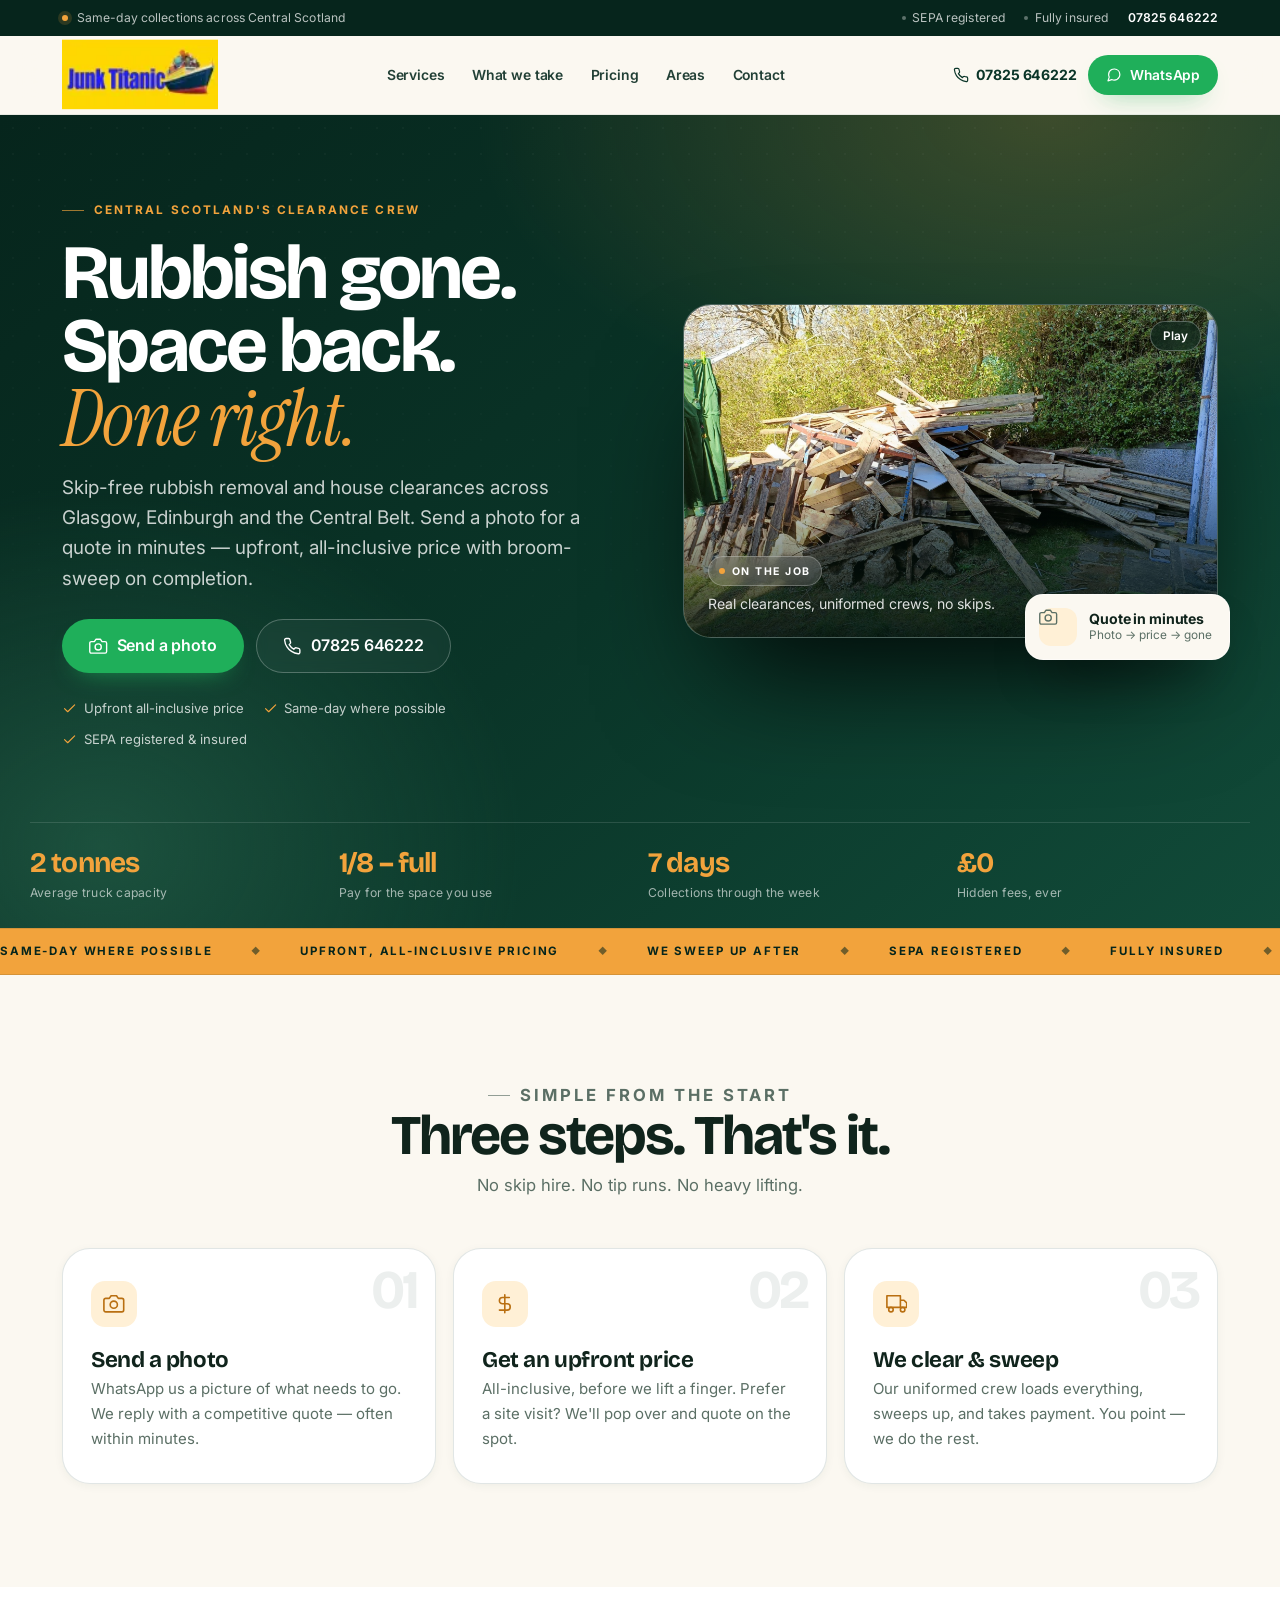
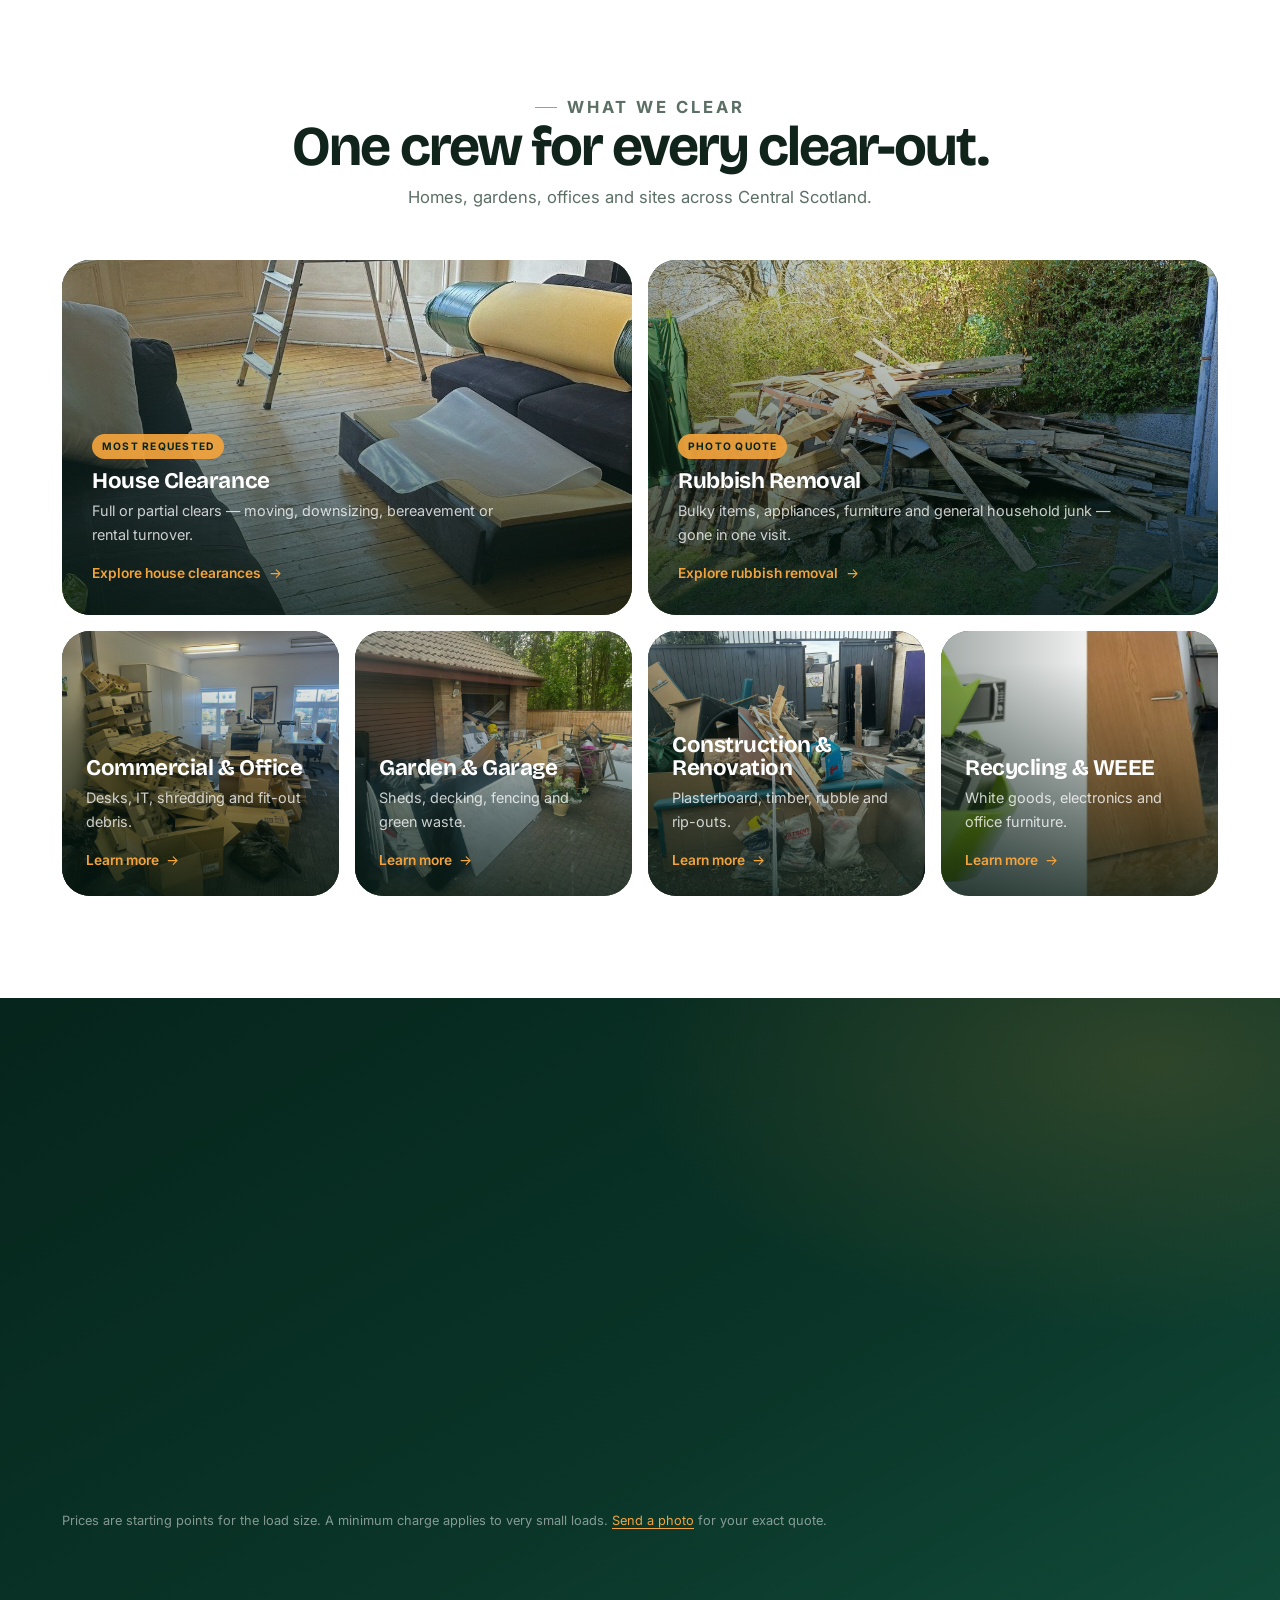
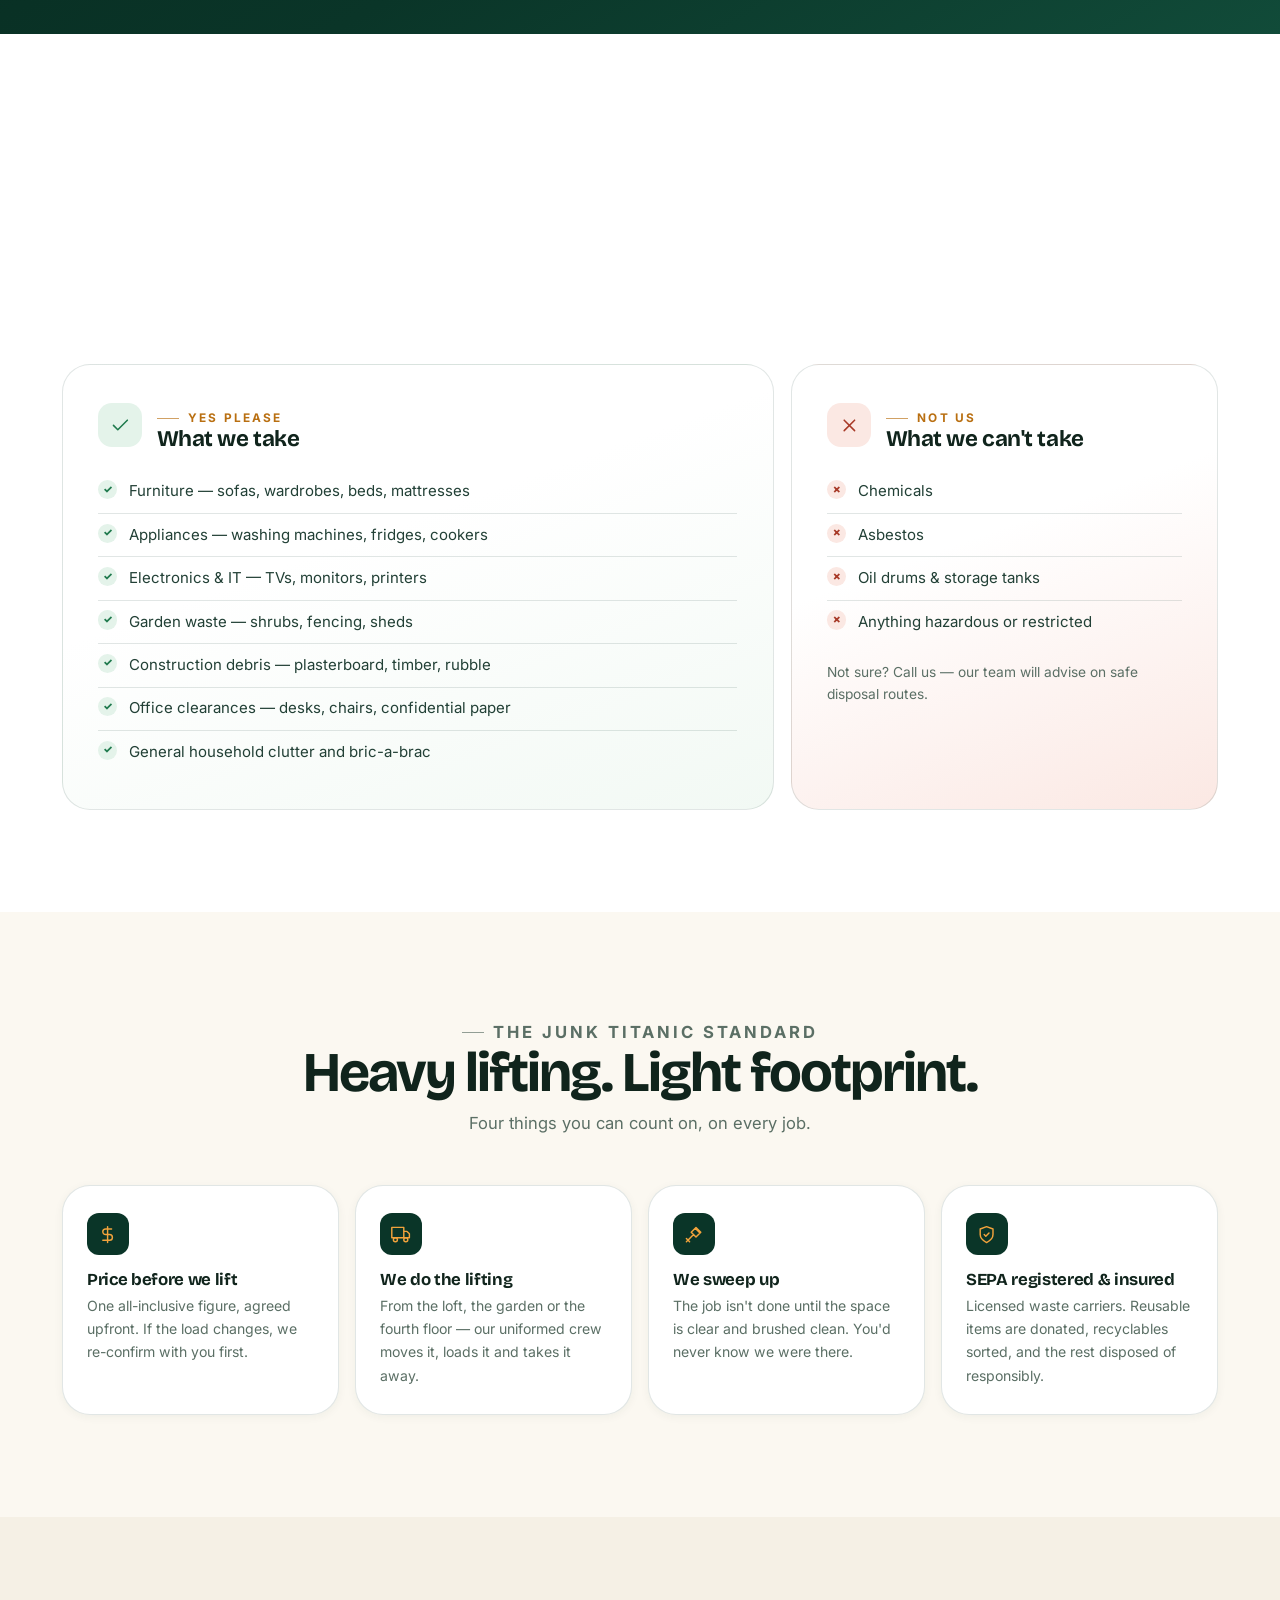
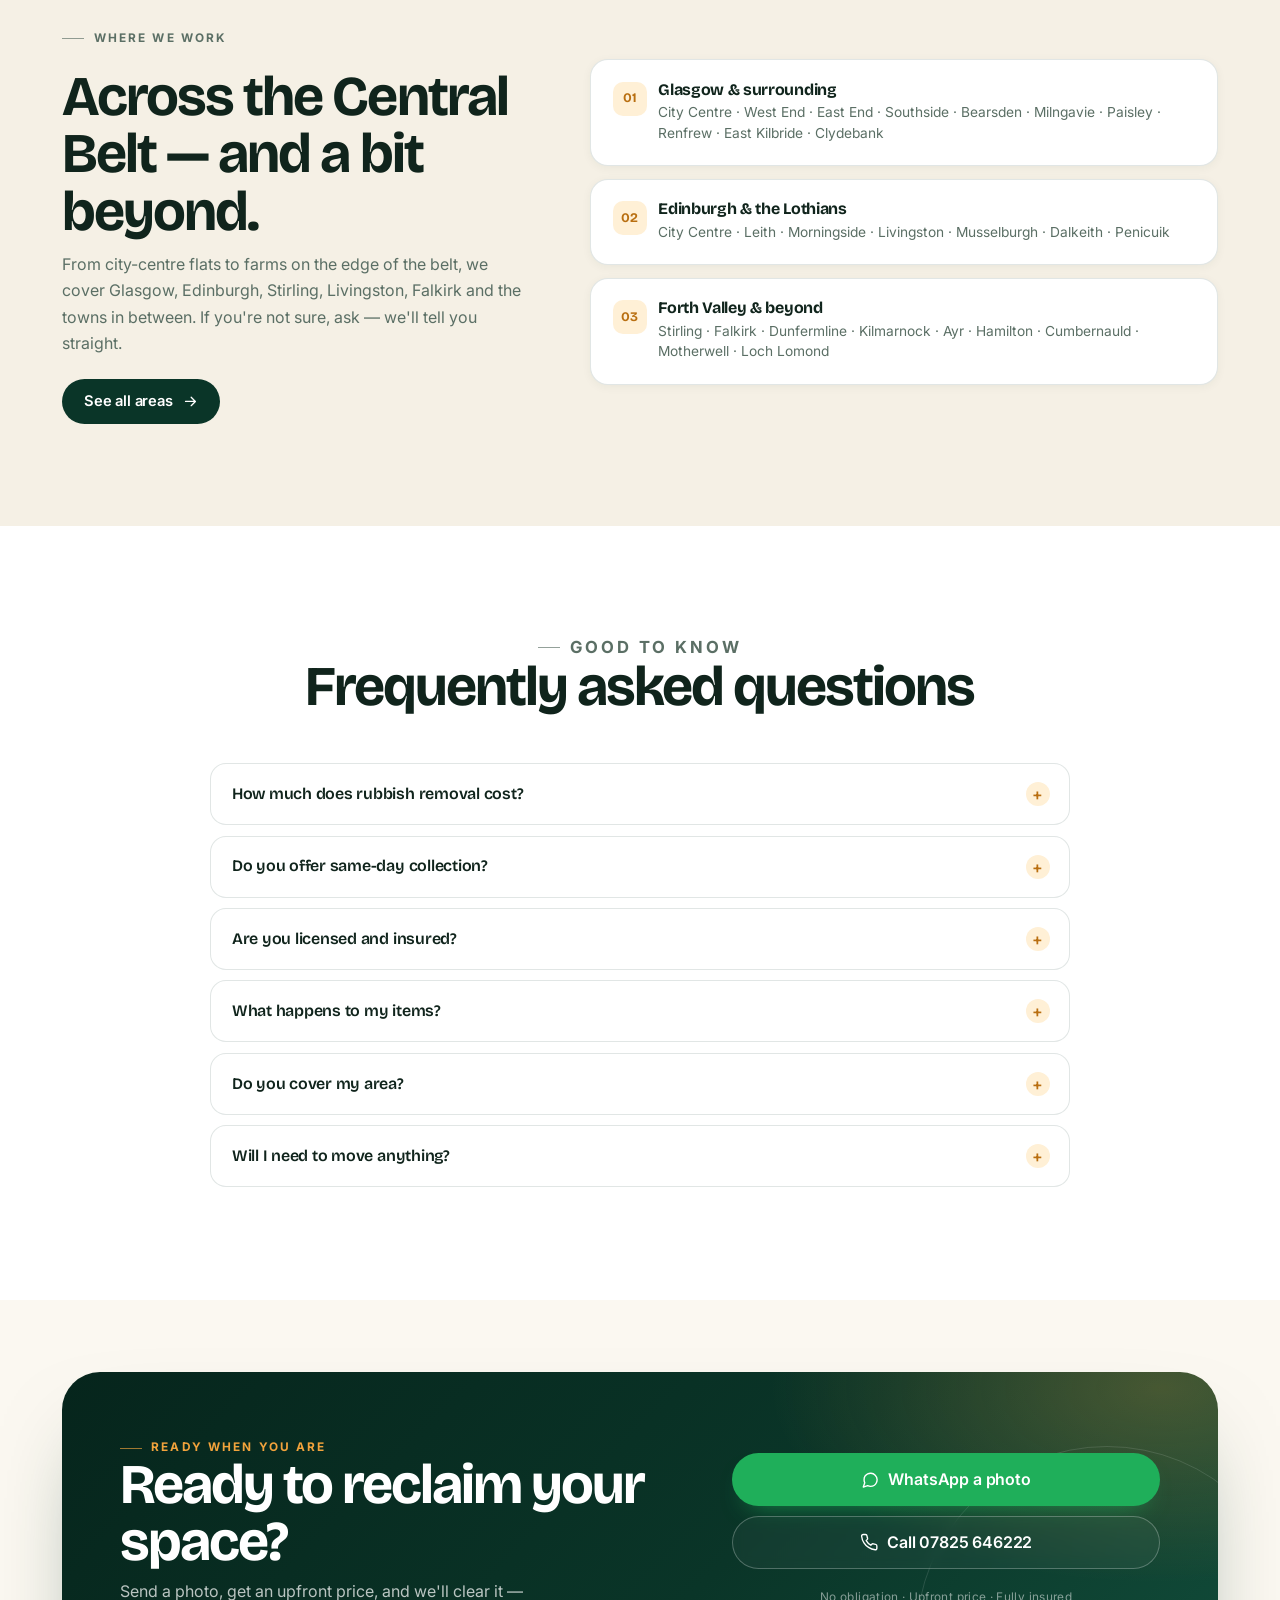
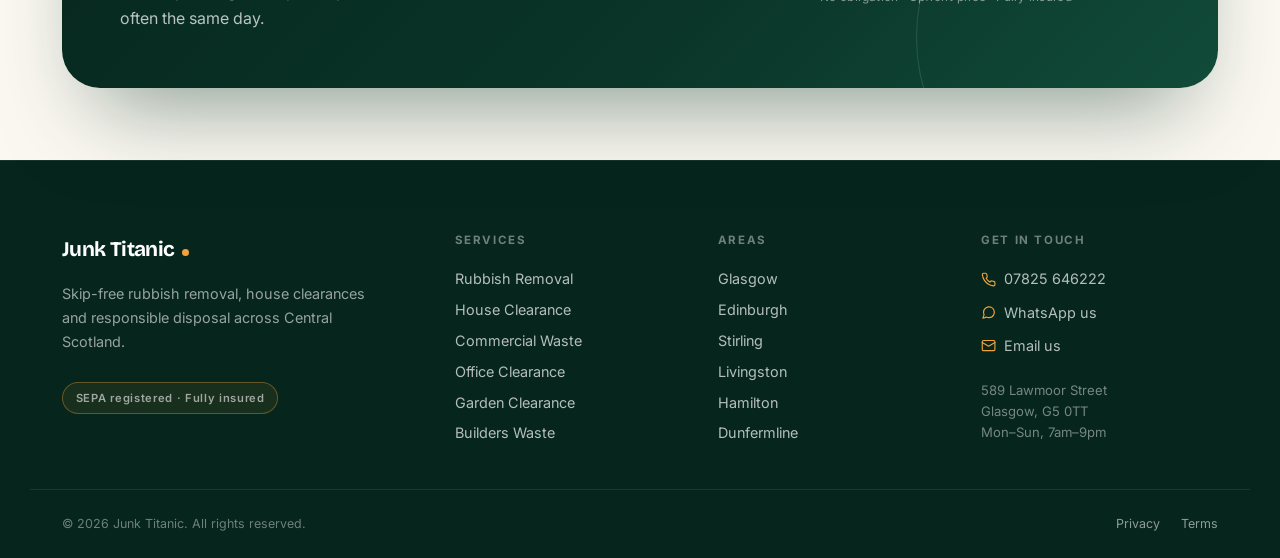
==== index.html @ e8869cea "Redesign site with video hero, pricing refresh, and improved visuals" ====
<!DOCTYPE html>
<html lang="en-GB">
<head>
  <meta charset="UTF-8" />
  <meta name="viewport" content="width=device-width, initial-scale=1" />
  <title>Rubbish Removal &amp; House Clearance Scotland | Junk Titanic</title>
  <meta name="description" content="Fast, reliable rubbish removal, house clearance and waste collection across Central Scotland. Same-day service, upfront pricing. Call 07825 646222." />
  <meta name="theme-color" content="#0a3528" />
  <link rel="icon" href="images/cropped-junktitanic-icon-32x32.png" sizes="32x32" />
  <link rel="preconnect" href="https://fonts.googleapis.com" />
  <link rel="preconnect" href="https://fonts.gstatic.com" crossorigin />
  <link href="https://fonts.googleapis.com/css2?family=Bricolage+Grotesque:opsz,wght@12..96,400..800&family=Instrument+Serif:ital@0;1&family=Inter:wght@400;500;600;700&display=swap" rel="stylesheet" />
  <link rel="stylesheet" href="styles.css" />
  <script>document.documentElement.classList.add('js');</script>
</head>
<body>

  <a class="skip-link" href="#main">Skip to content</a>

  <div class="topbar">
    <div class="container topbar-inner">
      <p><span class="topbar-dot" aria-hidden="true"></span>Same-day collections across Central Scotland</p>
      <div class="topbar-links">
        <span>SEPA registered</span>
        <span>Fully insured</span>
        <a href="tel:07825646222">07825 646222</a>
      </div>
    </div>
  </div>

  <header class="site-header" id="site-header">
    <div class="container header-inner">
      <a href="index.html" class="logo" aria-label="Junk Titanic home">
        <img src="images/Junk-Titanic-Logo.webp" alt="Junk Titanic" />
      </a>

      <nav class="main-nav" aria-label="Primary">
        <ul>
          <li><a href="service.html">Services</a></li>
          <li><a href="service.html#what-we-take">What we take</a></li>
          <li><a href="pricing.html">Pricing</a></li>
          <li><a href="location.html">Areas</a></li>
          <li><a href="contact.html">Contact</a></li>
        </ul>
      </nav>

      <div class="header-actions">
        <a class="header-phone" href="tel:07825646222">
          <svg class="icon" viewBox="0 0 24 24" aria-hidden="true"><path d="M22 16.92v3a2 2 0 0 1-2.18 2 19.79 19.79 0 0 1-8.63-3.07 19.5 19.5 0 0 1-6-6A19.79 19.79 0 0 1 2.12 4.18 2 2 0 0 1 4.11 2h3a2 2 0 0 1 2 1.72c.13.96.36 1.9.7 2.81a2 2 0 0 1-.45 2.11L8.09 9.91a16 16 0 0 0 6 6l1.27-1.27a2 2 0 0 1 2.11-.45c.91.34 1.85.57 2.81.7A2 2 0 0 1 22 16.92z"/></svg>
          07825 646222
        </a>
        <a class="btn btn-wa" href="https://wa.me/447825646222" target="_blank" rel="noopener">
          <svg class="icon" viewBox="0 0 24 24" aria-hidden="true"><path d="M21 11.5a8.38 8.38 0 0 1-.9 3.8 8.5 8.5 0 0 1-7.6 4.7 8.38 8.38 0 0 1-3.8-.9L3 21l1.9-5.7a8.38 8.38 0 0 1-.9-3.8 8.5 8.5 0 0 1 4.7-7.6 8.38 8.38 0 0 1 3.8-.9h.5a8.48 8.48 0 0 1 8 8z"/></svg>
          WhatsApp
        </a>
        <button class="nav-toggle" type="button" aria-label="Open menu" aria-expanded="false" aria-controls="mobile-nav">
          <span></span><span></span><span></span>
        </button>
      </div>
    </div>

    <nav id="mobile-nav" class="mobile-nav" aria-label="Mobile" hidden>
      <ul>
        <li><a href="service.html">Services <svg class="icon" viewBox="0 0 24 24" aria-hidden="true"><path d="M5 12h14M13 6l6 6-6 6"/></svg></a></li>
        <li><a href="service.html#what-we-take">What we take <svg class="icon" viewBox="0 0 24 24" aria-hidden="true"><path d="M5 12h14M13 6l6 6-6 6"/></svg></a></li>
        <li><a href="pricing.html">Pricing <svg class="icon" viewBox="0 0 24 24" aria-hidden="true"><path d="M5 12h14M13 6l6 6-6 6"/></svg></a></li>
        <li><a href="location.html">Areas we cover <svg class="icon" viewBox="0 0 24 24" aria-hidden="true"><path d="M5 12h14M13 6l6 6-6 6"/></svg></a></li>
        <li><a href="contact.html">Contact &amp; booking <svg class="icon" viewBox="0 0 24 24" aria-hidden="true"><path d="M5 12h14M13 6l6 6-6 6"/></svg></a></li>
      </ul>
      <div class="mobile-nav-cta">
        <a class="btn btn-wa" href="https://wa.me/447825646222" target="_blank" rel="noopener">WhatsApp a photo</a>
        <a class="btn btn-ghost" href="tel:07825646222">Call 07825 646222</a>
      </div>
    </nav>
  </header>

  <main id="main">

    <section class="hero-home">
      <div class="container hero-grid">
        <div class="hero-copy" data-reveal>
          <p class="eyebrow light">Central Scotland's clearance crew</p>
          <h1>Rubbish gone.<br />Space back.<br /><span class="accent">Done right.</span></h1>
          <p class="lede light">Skip-free rubbish removal and house clearances across Glasgow, Edinburgh and the Central Belt. Send a photo for a quote in minutes — upfront, all-inclusive price with broom-sweep on completion.</p>
          <div class="hero-actions">
            <a class="btn btn-wa btn-lg" href="https://wa.me/447825646222?text=Hi%2C%20I%27d%20like%20a%20rubbish%20removal%20quote" target="_blank" rel="noopener">
              <svg class="icon" viewBox="0 0 24 24" aria-hidden="true"><path d="M23 19a2 2 0 0 1-2 2H3a2 2 0 0 1-2-2V8a2 2 0 0 1 2-2h4l2-3h6l2 3h4a2 2 0 0 1 2 2z"/><circle cx="12" cy="13" r="4"/></svg>
              Send a photo
            </a>
            <a class="btn btn-outline-light btn-lg" href="tel:07825646222">
              <svg class="icon" viewBox="0 0 24 24" aria-hidden="true"><path d="M22 16.92v3a2 2 0 0 1-2.18 2 19.79 19.79 0 0 1-8.63-3.07 19.5 19.5 0 0 1-6-6A19.79 19.79 0 0 1 2.12 4.18 2 2 0 0 1 4.11 2h3a2 2 0 0 1 2 1.72c.13.96.36 1.9.7 2.81a2 2 0 0 1-.45 2.11L8.09 9.91a16 16 0 0 0 6 6l1.27-1.27a2 2 0 0 1 2.11-.45c.91.34 1.85.57 2.81.7A2 2 0 0 1 22 16.92z"/></svg>
              07825 646222
            </a>
          </div>
          <ul class="hero-proof">
            <li><svg class="icon" viewBox="0 0 24 24" aria-hidden="true"><path d="M20 6 9 17l-5-5"/></svg>Upfront all-inclusive price</li>
            <li><svg class="icon" viewBox="0 0 24 24" aria-hidden="true"><path d="M20 6 9 17l-5-5"/></svg>Same-day where possible</li>
            <li><svg class="icon" viewBox="0 0 24 24" aria-hidden="true"><path d="M20 6 9 17l-5-5"/></svg>SEPA registered &amp; insured</li>
          </ul>
        </div>

        <div class="hero-media" data-reveal>
          <div class="video-frame hero-video-frame">
            <video autoplay muted loop playsinline preload="metadata" poster="images/rubbish-removal-Junk-Titanic-2.jpeg" aria-label="Junk Titanic crew clearing a property">
              <source src="videos/WhatsApp-Video-2026-08-11-at-6.32.24-PM.mp4" type="video/mp4" />
            </video>
            <div class="video-overlay">
              <span class="video-badge">On the job</span>
              <p>Real clearances, uniformed crews, no skips.</p>
            </div>
            <button class="video-toggle" type="button" aria-pressed="false">Pause</button>
          </div>
          <div class="float-card">
            <span class="float-card-icon">
              <svg class="icon" viewBox="0 0 24 24" aria-hidden="true"><path d="M23 19a2 2 0 0 1-2 2H3a2 2 0 0 1-2-2V8a2 2 0 0 1 2-2h4l2-3h6l2 3h4a2 2 0 0 1 2 2z"/><circle cx="12" cy="13" r="4"/></svg>
            </span>
            <div>
              <strong>Quote in minutes</strong>
              <span>Photo → price → gone</span>
            </div>
          </div>
        </div>
      </div>

      <div class="container hero-stats">
        <div class="hero-stat"><strong>2 tonnes</strong><span>Average truck capacity</span></div>
        <div class="hero-stat"><strong>1/8 – full</strong><span>Pay for the space you use</span></div>
        <div class="hero-stat"><strong>7 days</strong><span>Collections through the week</span></div>
        <div class="hero-stat"><strong>£0</strong><span>Hidden fees, ever</span></div>
      </div>
    </section>

    <div class="ticker" aria-hidden="true">
      <div class="ticker-track">
        <div class="ticker-group">
          <span class="ticker-item">Same-day where possible</span>
          <span class="ticker-item">Upfront, all-inclusive pricing</span>
          <span class="ticker-item">We sweep up after</span>
          <span class="ticker-item">SEPA registered</span>
          <span class="ticker-item">Fully insured</span>
          <span class="ticker-item">Glasgow · Edinburgh · Stirling</span>
        </div>
        <div class="ticker-group">
          <span class="ticker-item">Same-day where possible</span>
          <span class="ticker-item">Upfront, all-inclusive pricing</span>
          <span class="ticker-item">We sweep up after</span>
          <span class="ticker-item">SEPA registered</span>
          <span class="ticker-item">Fully insured</span>
          <span class="ticker-item">Glasgow · Edinburgh · Stirling</span>
        </div>
      </div>
    </div>

    <section class="section" id="how">
      <div class="container">
        <header class="section-head" data-reveal>
          <p class="eyebrow">Simple from the start</p>
          <h2>Three steps. That's it.</h2>
          <p>No skip hire. No tip runs. No heavy lifting.</p>
        </header>
        <ol class="steps">
          <li data-reveal>
            <span class="step-num" aria-hidden="true">01</span>
            <span class="step-icon">
              <svg class="icon" viewBox="0 0 24 24" aria-hidden="true"><path d="M23 19a2 2 0 0 1-2 2H3a2 2 0 0 1-2-2V8a2 2 0 0 1 2-2h4l2-3h6l2 3h4a2 2 0 0 1 2 2z"/><circle cx="12" cy="13" r="4"/></svg>
            </span>
            <h3>Send a photo</h3>
            <p>WhatsApp us a picture of what needs to go. We reply with a competitive quote — often within minutes.</p>
          </li>
          <li data-reveal>
            <span class="step-num" aria-hidden="true">02</span>
            <span class="step-icon">
              <svg class="icon" viewBox="0 0 24 24" aria-hidden="true"><path d="M12 2v20M17 5H9.5a3.5 3.5 0 0 0 0 7h5a3.5 3.5 0 0 1 0 7H6"/></svg>
            </span>
            <h3>Get an upfront price</h3>
            <p>All-inclusive, before we lift a finger. Prefer a site visit? We'll pop over and quote on the spot.</p>
          </li>
          <li data-reveal>
            <span class="step-num" aria-hidden="true">03</span>
            <span class="step-icon">
              <svg class="icon" viewBox="0 0 24 24" aria-hidden="true"><path d="M1 3h15v13H1zM16 8h4l3 3v5h-7V8z"/><circle cx="5.5" cy="18.5" r="2.5"/><circle cx="18.5" cy="18.5" r="2.5"/></svg>
            </span>
            <h3>We clear &amp; sweep</h3>
            <p>Our uniformed crew loads everything, sweeps up, and takes payment. You point — we do the rest.</p>
          </li>
        </ol>
      </div>
    </section>

    <section class="section section-alt" id="services">
      <div class="container">
        <header class="section-head" data-reveal>
          <p class="eyebrow">What we clear</p>
          <h2>One crew for every clear-out.</h2>
          <p>Homes, gardens, offices and sites across Central Scotland.</p>
        </header>
        <div class="bento" data-reveal>
          <a class="service-card" href="service.html">
            <img src="images/House-Clearance-Glasgow-r45sfz0i3ird0vodp9n7etxuf22kqftqv804ftc7lc.jpg" alt="House clearance in Glasgow" />
            <div class="service-card-body">
              <span class="tag">Most requested</span>
              <h3>House Clearance</h3>
              <p>Full or partial clears — moving, downsizing, bereavement or rental turnover.</p>
              <span class="card-link">Explore house clearances <svg class="icon" viewBox="0 0 24 24" aria-hidden="true"><path d="M5 12h14M13 6l6 6-6 6"/></svg></span>
            </div>
          </a>
          <a class="service-card" href="service.html">
            <img src="images/rubbish-removal-Junk-Titanic-2.jpeg" alt="Rubbish removal from a property" />
            <div class="service-card-body">
              <span class="tag">Photo quote</span>
              <h3>Rubbish Removal</h3>
              <p>Bulky items, appliances, furniture and general household junk — gone in one visit.</p>
              <span class="card-link">Explore rubbish removal <svg class="icon" viewBox="0 0 24 24" aria-hidden="true"><path d="M5 12h14M13 6l6 6-6 6"/></svg></span>
            </div>
          </a>
          <a class="service-card" href="service.html">
            <img src="images/Office-Clearance-Edinburgh.jpeg" alt="Office clearance service" />
            <div class="service-card-body">
              <h3>Commercial &amp; Office</h3>
              <p>Desks, IT, shredding and fit-out debris.</p>
              <span class="card-link">Learn more <svg class="icon" viewBox="0 0 24 24" aria-hidden="true"><path d="M5 12h14M13 6l6 6-6 6"/></svg></span>
            </div>
          </a>
          <a class="service-card" href="service.html">
            <img src="images/Garage-Rubbish-removal.webp" alt="Garage and garden clearance" />
            <div class="service-card-body">
              <h3>Garden &amp; Garage</h3>
              <p>Sheds, decking, fencing and green waste.</p>
              <span class="card-link">Learn more <svg class="icon" viewBox="0 0 24 24" aria-hidden="true"><path d="M5 12h14M13 6l6 6-6 6"/></svg></span>
            </div>
          </a>
          <a class="service-card" href="service.html">
            <img src="images/construction-waste-removal.webp" alt="Construction waste removal" />
            <div class="service-card-body">
              <h3>Construction &amp; Renovation</h3>
              <p>Plasterboard, timber, rubble and rip-outs.</p>
              <span class="card-link">Learn more <svg class="icon" viewBox="0 0 24 24" aria-hidden="true"><path d="M5 12h14M13 6l6 6-6 6"/></svg></span>
            </div>
          </a>
          <a class="service-card" href="service.html">
            <img src="images/electrical-appliances-and-white-goods-recycling-r9ks301bavmpnsma59riv3cwgtale97muvsd323xio.webp" alt="Recycling and WEEE disposal" />
            <div class="service-card-body">
              <h3>Recycling &amp; WEEE</h3>
              <p>White goods, electronics and office furniture.</p>
              <span class="card-link">Learn more <svg class="icon" viewBox="0 0 24 24" aria-hidden="true"><path d="M5 12h14M13 6l6 6-6 6"/></svg></span>
            </div>
          </a>
        </div>
      </div>
    </section>

    <section class="section price-band" aria-labelledby="price-preview-title">
      <div class="container">
        <div class="band-head" data-reveal>
          <div>
            <p class="eyebrow">Simple pricing</p>
            <h2 id="price-preview-title">Pay for the space you use.</h2>
          </div>
          <p class="band-lede">No skip permits. No weight surprises. Choose the load size that fits your clear-out — exact price confirmed before we start.</p>
          <a class="btn btn-primary" href="pricing.html">See full pricing
            <svg class="icon" viewBox="0 0 24 24" aria-hidden="true"><path d="M5 12h14M13 6l6 6-6 6"/></svg>
          </a>
        </div>

        <div class="tiers" data-reveal>
          <article class="tier">
            <div class="tier-top"><span class="tier-size">1/8</span><span class="tier-label">truck load</span></div>
            <div class="meter"><span style="--fill:12.5%"></span></div>
            <p class="tier-price"><small>from</small> £45</p>
            <p class="tier-note">A few small items or one bulky piece.</p>
          </article>
          <article class="tier">
            <div class="tier-top"><span class="tier-size">1/4</span><span class="tier-label">truck load</span></div>
            <div class="meter"><span style="--fill:25%"></span></div>
            <p class="tier-price"><small>from</small> £80</p>
            <p class="tier-note">A small room clear-out.</p>
          </article>
          <article class="tier">
            <div class="tier-top"><span class="tier-size">1/2</span><span class="tier-label">truck load</span></div>
            <div class="meter"><span style="--fill:50%"></span></div>
            <p class="tier-price"><small>from</small> £135</p>
            <p class="tier-note">A garage, shed or partial house clearance.</p>
          </article>
          <article class="tier tier-featured">
            <div class="tier-top"><span class="tier-size">Full</span><span class="tier-label">truck load</span></div>
            <div class="meter"><span style="--fill:100%"></span></div>
            <p class="tier-price"><small>from</small> £220</p>
            <p class="tier-note">A full property or large commercial clear-out.</p>
          </article>
        </div>

        <p class="band-note">Prices are starting points for the load size. A minimum charge applies to very small loads. <a href="https://wa.me/447825646222" target="_blank" rel="noopener">Send a photo</a> for your exact quote.</p>
      </div>
    </section>

    <section class="section section-alt" id="take">
      <div class="container">
        <header class="section-head" data-reveal>
          <p class="eyebrow">The honest list</p>
          <h2>What we take — and what we can't.</h2>
          <p>If it's non-hazardous and controlled waste, we can almost certainly clear it.</p>
        </header>
        <div class="take-grid">
          <div class="take-card take-yes" data-reveal>
            <div class="take-head">
              <span class="take-icon"><svg class="icon" viewBox="0 0 24 24" aria-hidden="true"><path d="M20 6 9 17l-5-5"/></svg></span>
              <div>
                <p class="eyebrow">Yes please</p>
                <h3>What we take</h3>
              </div>
            </div>
            <ul class="check-list">
              <li>Furniture — sofas, wardrobes, beds, mattresses</li>
              <li>Appliances — washing machines, fridges, cookers</li>
              <li>Electronics &amp; IT — TVs, monitors, printers</li>
              <li>Garden waste — shrubs, fencing, sheds</li>
              <li>Construction debris — plasterboard, timber, rubble</li>
              <li>Office clearances — desks, chairs, confidential paper</li>
              <li>General household clutter and bric-a-brac</li>
            </ul>
          </div>
          <div class="take-card take-no" data-reveal>
            <div class="take-head">
              <span class="take-icon"><svg class="icon" viewBox="0 0 24 24" aria-hidden="true"><path d="M18 6 6 18M6 6l12 12"/></svg></span>
              <div>
                <p class="eyebrow">Not us</p>
                <h3>What we can't take</h3>
              </div>
            </div>
            <ul class="x-list">
              <li>Chemicals</li>
              <li>Asbestos</li>
              <li>Oil drums &amp; storage tanks</li>
              <li>Anything hazardous or restricted</li>
            </ul>
            <p class="note">Not sure? Call us — our team will advise on safe disposal routes.</p>
          </div>
        </div>
      </div>
    </section>

    <section class="section" id="why">
      <div class="container">
        <header class="section-head" data-reveal>
          <p class="eyebrow">The Junk Titanic standard</p>
          <h2>Heavy lifting. Light footprint.</h2>
          <p>Four things you can count on, on every job.</p>
        </header>
        <div class="promise-grid">
          <article class="promise" data-reveal>
            <span class="promise-icon"><svg class="icon" viewBox="0 0 24 24" aria-hidden="true"><path d="M12 2v20M17 5H9.5a3.5 3.5 0 0 0 0 7h5a3.5 3.5 0 0 1 0 7H6"/></svg></span>
            <h3>Price before we lift</h3>
            <p>One all-inclusive figure, agreed upfront. If the load changes, we re-confirm with you first.</p>
          </article>
          <article class="promise" data-reveal>
            <span class="promise-icon"><svg class="icon" viewBox="0 0 24 24" aria-hidden="true"><path d="M1 3h15v13H1zM16 8h4l3 3v5h-7V8z"/><circle cx="5.5" cy="18.5" r="2.5"/><circle cx="18.5" cy="18.5" r="2.5"/></svg></span>
            <h3>We do the lifting</h3>
            <p>From the loft, the garden or the fourth floor — our uniformed crew moves it, loads it and takes it away.</p>
          </article>
          <article class="promise" data-reveal>
            <span class="promise-icon"><svg class="icon" viewBox="0 0 24 24" aria-hidden="true"><path d="m3 21 9-9M14 4l6 6M9 9l6-6 6 6-6 6z"/><path d="M3 17l4 4"/></svg></span>
            <h3>We sweep up</h3>
            <p>The job isn't done until the space is clear and brushed clean. You'd never know we were there.</p>
          </article>
          <article class="promise" data-reveal>
            <span class="promise-icon"><svg class="icon" viewBox="0 0 24 24" aria-hidden="true"><path d="M12 22s8-4 8-10V5l-8-3-8 3v7c0 6 8 10 8 10z"/><path d="m9 12 2 2 4-4"/></svg></span>
            <h3>SEPA registered &amp; insured</h3>
            <p>Licensed waste carriers. Reusable items are donated, recyclables sorted, and the rest disposed of responsibly.</p>
          </article>
        </div>
      </div>
    </section>

    <section class="section section-cream" id="areas">
      <div class="container area-layout">
        <div class="area-copy" data-reveal>
          <p class="eyebrow">Where we work</p>
          <h2>Across the Central Belt — and a bit beyond.</h2>
          <p>From city-centre flats to farms on the edge of the belt, we cover Glasgow, Edinburgh, Stirling, Livingston, Falkirk and the towns in between. If you're not sure, ask — we'll tell you straight.</p>
          <a class="btn btn-dark" href="location.html">See all areas
            <svg class="icon" viewBox="0 0 24 24" aria-hidden="true"><path d="M5 12h14M13 6l6 6-6 6"/></svg>
          </a>
        </div>
        <div class="area-cards" data-reveal>
          <article class="area-card">
            <span class="area-badge">01</span>
            <h3>Glasgow &amp; surrounding</h3>
            <p>City Centre · West End · East End · Southside · Bearsden · Milngavie · Paisley · Renfrew · East Kilbride · Clydebank</p>
          </article>
          <article class="area-card">
            <span class="area-badge">02</span>
            <h3>Edinburgh &amp; the Lothians</h3>
            <p>City Centre · Leith · Morningside · Livingston · Musselburgh · Dalkeith · Penicuik</p>
          </article>
          <article class="area-card">
            <span class="area-badge">03</span>
            <h3>Forth Valley &amp; beyond</h3>
            <p>Stirling · Falkirk · Dunfermline · Kilmarnock · Ayr · Hamilton · Cumbernauld · Motherwell · Loch Lomond</p>
          </article>
        </div>
      </div>
    </section>

    <section class="section section-alt" id="faq">
      <div class="container">
        <header class="section-head" data-reveal>
          <p class="eyebrow">Good to know</p>
          <h2>Frequently asked questions</h2>
        </header>
        <div class="faq" data-reveal>
          <details>
            <summary>How much does rubbish removal cost?</summary>
            <p>We charge by volume — how much space your items take up in the truck. There's a minimum charge for very small loads, then pricing scales from 1/8 of a truck up to a full load. Single items have their own price by size. Send a photo on WhatsApp for an exact quote.</p>
          </details>
          <details>
            <summary>Do you offer same-day collection?</summary>
            <p>Often, yes — depending on our schedule and your location. Call 07825 646222 and we'll tell you the earliest available slot.</p>
          </details>
          <details>
            <summary>Are you licensed and insured?</summary>
            <p>Yes. Junk Titanic is SEPA-registered, fully licensed and insured. We provide waste transfer documentation for your records.</p>
          </details>
          <details>
            <summary>What happens to my items?</summary>
            <p>We sort everything. Reusable items are donated to charity where possible, recyclable materials go to authorised facilities, and residual waste is disposed of responsibly. We aim to divert as much as possible from landfill.</p>
          </details>
          <details>
            <summary>Do you cover my area?</summary>
            <p>We cover Glasgow, Edinburgh, Stirling, Livingston, Falkirk, Kilmarnock, Dunfermline, Dumbarton, Hamilton, Motherwell and the wider Central Belt — plus Loch Lomond by arrangement. If you're unsure, call us.</p>
          </details>
          <details>
            <summary>Will I need to move anything?</summary>
            <p>No. We collect from wherever items are — inside the house, garage, loft, shed or garden. You point, we do the lifting and loading.</p>
          </details>
        </div>
      </div>
    </section>

    <section class="cta-section">
      <div class="container">
        <div class="cta-card" data-reveal>
          <div class="cta-copy">
            <p class="eyebrow light">Ready when you are</p>
            <h2>Ready to reclaim your space?</h2>
            <p>Send a photo, get an upfront price, and we'll clear it — often the same day.</p>
          </div>
          <div class="cta-actions">
            <a class="btn btn-wa btn-lg" href="https://wa.me/447825646222" target="_blank" rel="noopener">
              <svg class="icon" viewBox="0 0 24 24" aria-hidden="true"><path d="M21 11.5a8.38 8.38 0 0 1-.9 3.8 8.5 8.5 0 0 1-7.6 4.7 8.38 8.38 0 0 1-3.8-.9L3 21l1.9-5.7a8.38 8.38 0 0 1-.9-3.8 8.5 8.5 0 0 1 4.7-7.6 8.38 8.38 0 0 1 3.8-.9h.5a8.48 8.48 0 0 1 8 8z"/></svg>
              WhatsApp a photo
            </a>
            <a class="btn btn-outline-light btn-lg" href="tel:07825646222">
              <svg class="icon" viewBox="0 0 24 24" aria-hidden="true"><path d="M22 16.92v3a2 2 0 0 1-2.18 2 19.79 19.79 0 0 1-8.63-3.07 19.5 19.5 0 0 1-6-6A19.79 19.79 0 0 1 2.12 4.18 2 2 0 0 1 4.11 2h3a2 2 0 0 1 2 1.72c.13.96.36 1.9.7 2.81a2 2 0 0 1-.45 2.11L8.09 9.91a16 16 0 0 0 6 6l1.27-1.27a2 2 0 0 1 2.11-.45c.91.34 1.85.57 2.81.7A2 2 0 0 1 22 16.92z"/></svg>
              Call 07825 646222
            </a>
            <p class="cta-note">No obligation · Upfront price · Fully insured</p>
          </div>
        </div>
      </div>
    </section>

  </main>

  <footer class="site-footer">
    <div class="container footer-grid">
      <div class="footer-brand">
        <a class="footer-logo" href="index.html">Junk Titanic</a>
        <p>Skip-free rubbish removal, house clearances and responsible disposal across Central Scotland.</p>
        <p class="footer-badge">SEPA registered · Fully insured</p>
      </div>
      <div class="footer-col">
        <h4>Services</h4>
        <ul>
          <li><a href="service.html">Rubbish Removal</a></li>
          <li><a href="service.html">House Clearance</a></li>
          <li><a href="service.html">Commercial Waste</a></li>
          <li><a href="service.html">Office Clearance</a></li>
          <li><a href="service.html">Garden Clearance</a></li>
          <li><a href="service.html">Builders Waste</a></li>
        </ul>
      </div>
      <div class="footer-col">
        <h4>Areas</h4>
        <ul>
          <li><a href="location.html">Glasgow</a></li>
          <li><a href="location.html">Edinburgh</a></li>
          <li><a href="location.html">Stirling</a></li>
          <li><a href="location.html">Livingston</a></li>
          <li><a href="location.html">Hamilton</a></li>
          <li><a href="location.html">Dunfermline</a></li>
        </ul>
      </div>
      <div class="footer-col footer-contact">
        <h4>Get in touch</h4>
        <ul>
          <li><a href="tel:07825646222"><svg class="icon" viewBox="0 0 24 24" aria-hidden="true"><path d="M22 16.92v3a2 2 0 0 1-2.18 2 19.79 19.79 0 0 1-8.63-3.07 19.5 19.5 0 0 1-6-6A19.79 19.79 0 0 1 2.12 4.18 2 2 0 0 1 4.11 2h3a2 2 0 0 1 2 1.72c.13.96.36 1.9.7 2.81a2 2 0 0 1-.45 2.11L8.09 9.91a16 16 0 0 0 6 6l1.27-1.27a2 2 0 0 1 2.11-.45c.91.34 1.85.57 2.81.7A2 2 0 0 1 22 16.92z"/></svg>07825 646222</a></li>
          <li><a href="https://wa.me/447825646222" target="_blank" rel="noopener"><svg class="icon" viewBox="0 0 24 24" aria-hidden="true"><path d="M21 11.5a8.38 8.38 0 0 1-.9 3.8 8.5 8.5 0 0 1-7.6 4.7 8.38 8.38 0 0 1-3.8-.9L3 21l1.9-5.7a8.38 8.38 0 0 1-.9-3.8 8.5 8.5 0 0 1 4.7-7.6 8.38 8.38 0 0 1 3.8-.9h.5a8.48 8.48 0 0 1 8 8z"/></svg>WhatsApp us</a></li>
          <li><a href="mailto:info@junktitanic.co.uk"><svg class="icon" viewBox="0 0 24 24" aria-hidden="true"><rect x="2" y="4" width="20" height="16" rx="2"/><path d="m22 7-10 6L2 7"/></svg>Email us</a></li>
        </ul>
        <p class="footer-addr">589 Lawmoor Street<br />Glasgow, G5 0TT<br />Mon–Sun, 7am–9pm</p>
      </div>
    </div>
    <div class="container footer-bottom">
      <p>© 2026 Junk Titanic. All rights reserved.</p>
      <ul>
        <li><a href="contact.html">Privacy</a></li>
        <li><a href="index.html">Terms</a></li>
      </ul>
    </div>
  </footer>

  <div class="call-bar" aria-label="Quick contact">
    <a class="call-bar-call" href="tel:07825646222">
      <svg class="icon" viewBox="0 0 24 24" aria-hidden="true"><path d="M22 16.92v3a2 2 0 0 1-2.18 2 19.79 19.79 0 0 1-8.63-3.07 19.5 19.5 0 0 1-6-6A19.79 19.79 0 0 1 2.12 4.18 2 2 0 0 1 4.11 2h3a2 2 0 0 1 2 1.72c.13.96.36 1.9.7 2.81a2 2 0 0 1-.45 2.11L8.09 9.91a16 16 0 0 0 6 6l1.27-1.27a2 2 0 0 1 2.11-.45c.91.34 1.85.57 2.81.7A2 2 0 0 1 22 16.92z"/></svg>
      Call
    </a>
    <a class="call-bar-wa" href="https://wa.me/447825646222" target="_blank" rel="noopener">
      <svg class="icon" viewBox="0 0 24 24" aria-hidden="true"><path d="M21 11.5a8.38 8.38 0 0 1-.9 3.8 8.5 8.5 0 0 1-7.6 4.7 8.38 8.38 0 0 1-3.8-.9L3 21l1.9-5.7a8.38 8.38 0 0 1-.9-3.8 8.5 8.5 0 0 1 4.7-7.6 8.38 8.38 0 0 1 3.8-.9h.5a8.48 8.48 0 0 1 8 8z"/></svg>
      WhatsApp
    </a>
  </div>

  <script src="script.js" defer></script>
</body>
</html>
---- styles.css ----
/* =========================================================
   Junk Titanic — design system
   Forest green · warm cream · signal amber
   ========================================================= */

:root {
  --forest: #0a3528;
  --forest-deep: #06251c;
  --forest-2: #114b39;
  --moss: #2b6a51;
  --amber: #f2a33c;
  --amber-bright: #ffb84d;
  --amber-dark: #b96f11;
  --amber-soft: #fff0d6;
  --cream: #f5f0e5;
  --paper: #fbf8f1;
  --white: #ffffff;
  --ink: #10241c;
  --ink-2: #224036;
  --muted: #5b6f65;
  --line: rgba(10, 53, 40, 0.12);
  --line-strong: rgba(10, 53, 40, 0.22);
  --wa: #1faf5a;
  --wa-dark: #148c45;
  --danger: #a83a28;
  --danger-soft: #fbe8e3;
  --ok: #1f7a4d;
  --ok-soft: #e4f3ea;

  --radius-sm: 12px;
  --radius: 18px;
  --radius-lg: 28px;
  --radius-xl: 38px;

  --shadow-sm: 0 2px 10px rgba(10, 53, 40, 0.05);
  --shadow: 0 18px 44px -22px rgba(10, 53, 40, 0.35);
  --shadow-lg: 0 48px 90px -36px rgba(10, 53, 40, 0.5);

  --container: 1220px;
  --font-sans: "Inter", -apple-system, BlinkMacSystemFont, "Segoe UI", Roboto, Helvetica, Arial, sans-serif;
  --font-display: "Bricolage Grotesque", "Inter", -apple-system, BlinkMacSystemFont, sans-serif;
  --font-serif: "Instrument Serif", Georgia, "Times New Roman", serif;
}

* { box-sizing: border-box; }

html {
  scroll-behavior: smooth;
  -webkit-text-size-adjust: 100%;
}

body {
  margin: 0;
  font-family: var(--font-sans);
  font-size: 16px;
  line-height: 1.65;
  color: var(--ink);
  background: var(--paper);
  -webkit-font-smoothing: antialiased;
  text-rendering: optimizeLegibility;
  overflow-x: hidden;
}

img, video { max-width: 100%; display: block; }
img { height: auto; }

a { color: var(--forest); text-underline-offset: 3px; }
a:hover { color: var(--amber-dark); }

h1, h2, h3, h4 {
  font-family: var(--font-display);
  font-weight: 700;
  line-height: 1.02;
  letter-spacing: -0.035em;
  margin: 0 0 0.5em;
  color: var(--ink);
}

h1 { font-size: clamp(2.6rem, 6vw, 5rem); line-height: 0.95; }
h2 { font-size: clamp(2rem, 4.4vw, 3.5rem); }
h3 { font-size: clamp(1.15rem, 1.8vw, 1.4rem); letter-spacing: -0.02em; }
h4 { font-size: 1rem; letter-spacing: -0.01em; line-height: 1.25; }

p { margin: 0 0 1em; }
p:last-child { margin-bottom: 0; }

ul, ol { margin-top: 0; }

::selection { background: var(--amber); color: var(--forest-deep); }

.container {
  width: 100%;
  max-width: var(--container);
  margin: 0 auto;
  padding: 0 clamp(1.1rem, 4vw, 2rem);
}
.container.narrow { max-width: 800px; }

.sr-only {
  position: absolute;
  width: 1px; height: 1px;
  padding: 0; margin: -1px;
  overflow: hidden;
  clip: rect(0 0 0 0);
  white-space: nowrap;
  border: 0;
}

.skip-link {
  position: absolute;
  left: 1rem;
  top: -4rem;
  z-index: 200;
  padding: 0.7rem 1.1rem;
  background: var(--amber);
  color: var(--forest-deep);
  font-weight: 700;
  border-radius: 999px;
  text-decoration: none;
  transition: top 0.2s ease;
}
.skip-link:focus { top: 1rem; }

.icon {
  width: 1.15em;
  height: 1.15em;
  flex: none;
  fill: none;
  stroke: currentColor;
  stroke-width: 1.8;
  stroke-linecap: round;
  stroke-linejoin: round;
}

/* =========================================================
   Type accents
   ========================================================= */
.eyebrow {
  display: inline-flex;
  align-items: center;
  gap: 0.6rem;
  margin: 0 0 1.1rem;
  font-family: var(--font-sans);
  font-size: 0.74rem;
  font-weight: 700;
  letter-spacing: 0.18em;
  line-height: 1.3;
  text-transform: uppercase;
  color: var(--amber-dark);
}
.eyebrow::before {
  content: "";
  width: 22px;
  height: 1px;
  background: currentColor;
  opacity: 0.65;
}
.eyebrow.light { color: var(--amber); }

.accent {
  font-family: var(--font-serif);
  font-style: italic;
  font-weight: 400;
  letter-spacing: -0.015em;
  color: var(--amber);
}

.lede {
  font-size: clamp(1.02rem, 1.5vw, 1.18rem);
  line-height: 1.6;
  color: var(--muted);
  max-width: 58ch;
  margin-bottom: 1.6rem;
}
.lede.light { color: rgba(255, 255, 255, 0.78); }

.small-print {
  font-size: 0.82rem;
  line-height: 1.55;
  color: var(--muted);
}
.text-center { text-align: center; }
.mt-2 { margin-top: 1.6rem; }

section[id] { scroll-margin-top: 96px; }

/* =========================================================
   Buttons
   ========================================================= */
.btn {
  display: inline-flex;
  align-items: center;
  justify-content: center;
  gap: 0.55rem;
  padding: 0.8rem 1.3rem;
  border: 1px solid transparent;
  border-radius: 999px;
  font-family: var(--font-sans);
  font-size: 0.92rem;
  font-weight: 600;
  line-height: 1.2;
  letter-spacing: -0.01em;
  text-decoration: none;
  cursor: pointer;
  transition: background 0.18s ease, color 0.18s ease, border-color 0.18s ease,
    transform 0.18s ease, box-shadow 0.18s ease;
  white-space: nowrap;
}
.btn:hover { transform: translateY(-2px); }
.btn:active { transform: translateY(0); }
.btn:focus-visible { outline: 3px solid var(--amber); outline-offset: 3px; }

.btn-primary {
  background: var(--amber);
  color: var(--forest-deep);
  box-shadow: 0 12px 26px -14px rgba(242, 163, 60, 0.9);
}
.btn-primary:hover {
  background: var(--amber-bright);
  color: var(--forest-deep);
  box-shadow: 0 18px 34px -16px rgba(242, 163, 60, 0.95);
}

.btn-wa {
  background: var(--wa);
  color: #fff;
  box-shadow: 0 12px 26px -16px rgba(31, 175, 90, 0.95);
}
.btn-wa:hover { background: var(--wa-dark); color: #fff; }

.btn-dark { background: var(--forest); color: #fff; }
.btn-dark:hover { background: var(--forest-2); color: #fff; }

.btn-outline-light {
  border-color: rgba(255, 255, 255, 0.26);
  background: rgba(255, 255, 255, 0.04);
  color: #fff;
  backdrop-filter: blur(6px);
}
.btn-outline-light:hover {
  background: #fff;
  border-color: #fff;
  color: var(--forest-deep);
}

.btn-ghost {
  border-color: var(--line-strong);
  background: transparent;
  color: var(--forest);
}
.btn-ghost:hover { background: var(--forest); border-color: var(--forest); color: #fff; }

.btn-lg { padding: 1rem 1.65rem; font-size: 1rem; }
.btn-block { display: flex; width: 100%; }

/* =========================================================
   Header
   ========================================================= */
.topbar {
  background: var(--forest-deep);
  color: rgba(255, 255, 255, 0.72);
  font-size: 0.76rem;
  letter-spacing: 0.01em;
}
.topbar-inner {
  display: flex;
  align-items: center;
  justify-content: space-between;
  gap: 1rem;
  min-height: 36px;
}
.topbar p { margin: 0; display: flex; align-items: center; gap: 0.55rem; }
.topbar-dot {
  width: 6px; height: 6px;
  border-radius: 50%;
  background: var(--amber);
  box-shadow: 0 0 0 4px rgba(242, 163, 60, 0.16);
}
.topbar-links { display: flex; align-items: center; gap: 1.2rem; }
.topbar-links span { display: inline-flex; align-items: center; gap: 0.4rem; }
.topbar-links span::before {
  content: "";
  width: 4px; height: 4px;
  border-radius: 50%;
  background: rgba(255, 255, 255, 0.35);
}
.topbar-links a { color: #fff; font-weight: 600; text-decoration: none; }
.topbar-links a:hover { color: var(--amber); }

.site-header {
  position: sticky;
  top: 0;
  z-index: 90;
  background: rgba(251, 248, 241, 0.9);
  backdrop-filter: blur(20px) saturate(160%);
  -webkit-backdrop-filter: blur(20px) saturate(160%);
  border-bottom: 1px solid rgba(10, 53, 40, 0.08);
  transition: box-shadow 0.25s ease, background 0.25s ease;
}
.site-header.is-scrolled {
  background: rgba(251, 248, 241, 0.97);
  box-shadow: 0 16px 34px -26px rgba(10, 53, 40, 0.55);
}

.header-inner {
  display: flex;
  align-items: center;
  justify-content: space-between;
  gap: 1.2rem;
  min-height: 78px;
}

.logo {
  display: flex;
  align-items: center;
  flex: none;
  text-decoration: none;
  transition: transform 0.18s ease;
}
.logo:hover { transform: translateY(-1px); }
.logo img { width: 156px; }

.main-nav ul {
  display: flex;
  align-items: center;
  gap: 0.15rem;
  list-style: none;
  margin: 0;
  padding: 0;
}
.main-nav a {
  display: inline-flex;
  padding: 0.55rem 0.78rem;
  border-radius: 999px;
  color: var(--ink-2);
  font-size: 0.87rem;
  font-weight: 600;
  letter-spacing: -0.01em;
  text-decoration: none;
  transition: background 0.16s ease, color 0.16s ease;
}
.main-nav a:hover { background: rgba(10, 53, 40, 0.05); color: var(--forest); }
.main-nav a[aria-current="page"] { background: var(--amber-soft); color: var(--forest); }

.header-actions {
  display: flex;
  align-items: center;
  gap: 0.7rem;
  flex: none;
}
.header-phone {
  display: inline-flex;
  align-items: center;
  gap: 0.45rem;
  color: var(--forest);
  font-size: 0.88rem;
  font-weight: 700;
  text-decoration: none;
  letter-spacing: -0.01em;
}
.header-phone:hover { color: var(--amber-dark); }
.header-phone .icon { width: 1rem; height: 1rem; }
.header-actions .btn { padding: 0.68rem 1.05rem; font-size: 0.86rem; }

.nav-toggle {
  display: none;
  flex-direction: column;
  justify-content: center;
  gap: 5px;
  width: 44px;
  height: 44px;
  padding: 0 10px;
  background: rgba(10, 53, 40, 0.04);
  border: 1px solid var(--line);
  border-radius: 12px;
  cursor: pointer;
}
.nav-toggle span {
  display: block;
  height: 2px;
  width: 100%;
  background: var(--forest);
  border-radius: 2px;
  transition: transform 0.2s ease, opacity 0.2s ease;
}
.nav-toggle[aria-expanded="true"] span:nth-child(1) { transform: translateY(7px) rotate(45deg); }
.nav-toggle[aria-expanded="true"] span:nth-child(2) { opacity: 0; }
.nav-toggle[aria-expanded="true"] span:nth-child(3) { transform: translateY(-7px) rotate(-45deg); }

.mobile-nav {
  border-top: 1px solid var(--line);
  background: var(--paper);
  padding: 0.75rem clamp(1.1rem, 4vw, 2rem) 1.35rem;
  max-height: calc(100vh - 78px);
  overflow-y: auto;
}
.mobile-nav ul { list-style: none; margin: 0; padding: 0; }
.mobile-nav li { border-bottom: 1px solid var(--line); }
.mobile-nav a {
  display: flex;
  align-items: center;
  justify-content: space-between;
  padding: 0.9rem 0.2rem;
  color: var(--ink);
  font-weight: 600;
  text-decoration: none;
}
.mobile-nav a:hover { color: var(--amber-dark); }
.mobile-nav a[aria-current="page"] { color: var(--amber-dark); }
.mobile-nav a .icon { width: 1rem; height: 1rem; opacity: 0.4; }
.mobile-nav-cta {
  display: grid;
  grid-template-columns: 1fr 1fr;
  gap: 0.6rem;
  margin-top: 1rem;
}
.mobile-nav-cta .btn { width: 100%; }

/* =========================================================
   Home hero
   ========================================================= */
.hero-home {
  position: relative;
  overflow: hidden;
  padding: clamp(2.6rem, 6vw, 5rem) 0 0;
  background:
    radial-gradient(900px 500px at 82% 0%, rgba(242, 163, 60, 0.22), transparent 64%),
    radial-gradient(700px 600px at 8% 90%, rgba(43, 106, 81, 0.55), transparent 60%),
    linear-gradient(140deg, var(--forest-deep) 0%, var(--forest) 52%, var(--forest-2) 100%);
  color: #fff;
}
.hero-home::before {
  content: "";
  position: absolute;
  inset: 0;
  background-image: radial-gradient(rgba(255, 255, 255, 0.12) 1px, transparent 1px);
  background-size: 26px 26px;
  opacity: 0.25;
  mask-image: linear-gradient(180deg, #000 0%, transparent 85%);
  -webkit-mask-image: linear-gradient(180deg, #000 0%, transparent 85%);
  pointer-events: none;
}
.hero-home .container { position: relative; z-index: 1; }

.hero-grid {
  display: grid;
  grid-template-columns: 1.02fr 0.98fr;
  gap: clamp(2rem, 5vw, 4.5rem);
  align-items: center;
}

.hero-copy h1 {
  color: #fff;
  margin-bottom: 1rem;
  max-width: 13ch;
}
.hero-copy .eyebrow { margin-bottom: 1.2rem; }
.hero-actions {
  display: flex;
  flex-wrap: wrap;
  gap: 0.75rem;
  margin-bottom: 1.6rem;
}
.hero-proof {
  display: flex;
  flex-wrap: wrap;
  gap: 0.55rem 1.2rem;
  list-style: none;
  margin: 0;
  padding: 0;
  font-size: 0.82rem;
  color: rgba(255, 255, 255, 0.76);
}
.hero-proof li { display: inline-flex; align-items: center; gap: 0.4rem; }
.hero-proof .icon { width: 0.95rem; height: 0.95rem; color: var(--amber); }

.hero-media { position: relative; }

.video-frame {
  position: relative;
  overflow: hidden;
  border-radius: 28px;
  aspect-ratio: 16 / 10;
  background: var(--forest-deep);
  border: 1px solid rgba(255, 255, 255, 0.22);
  box-shadow: 0 60px 110px -40px rgba(0, 0, 0, 0.9);
}
.hero-video-frame {
  border-color: rgba(255, 255, 255, 0.28);
  box-shadow: 0 65px 120px -38px rgba(0, 0, 0, 0.92);
}
.video-frame video {
  width: 100%;
  height: 100%;
  object-fit: cover;
}
.video-frame::after {
  content: "";
  position: absolute;
  inset: auto 0 0 0;
  height: 55%;
  background: linear-gradient(180deg, transparent, rgba(3, 20, 14, 0.86));
  pointer-events: none;
}
.video-overlay {
  position: absolute;
  left: clamp(1rem, 2vw, 1.5rem);
  right: clamp(1rem, 2vw, 1.5rem);
  bottom: clamp(1rem, 2vw, 1.4rem);
  z-index: 2;
  display: flex;
  flex-direction: column;
  gap: 0.35rem;
}
.video-badge {
  display: inline-flex;
  align-self: flex-start;
  align-items: center;
  gap: 0.4rem;
  padding: 0.32rem 0.65rem;
  border-radius: 999px;
  background: rgba(255, 255, 255, 0.14);
  border: 1px solid rgba(255, 255, 255, 0.25);
  backdrop-filter: blur(8px);
  font-size: 0.66rem;
  font-weight: 700;
  letter-spacing: 0.14em;
  text-transform: uppercase;
}
.video-badge::before {
  content: "";
  width: 6px; height: 6px;
  border-radius: 50%;
  background: var(--amber);
}
.video-overlay p {
  margin: 0;
  color: rgba(255, 255, 255, 0.86);
  font-size: 0.88rem;
}
.video-toggle {
  position: absolute;
  top: 1rem;
  right: 1rem;
  z-index: 3;
  display: inline-flex;
  align-items: center;
  gap: 0.4rem;
  padding: 0.45rem 0.75rem;
  border: 1px solid rgba(255, 255, 255, 0.28);
  border-radius: 999px;
  background: rgba(6, 37, 28, 0.55);
  backdrop-filter: blur(10px);
  color: #fff;
  font-family: var(--font-sans);
  font-size: 0.74rem;
  font-weight: 600;
  cursor: pointer;
  transition: background 0.16s ease;
}
.video-toggle:hover { background: rgba(6, 37, 28, 0.85); }

.float-card {
  position: absolute;
  right: -0.75rem;
  bottom: -1.35rem;
  z-index: 3;
  display: flex;
  align-items: center;
  gap: 0.75rem;
  padding: 0.8rem 1.05rem 0.8rem 0.85rem;
  border-radius: 18px;
  background: var(--paper);
  color: var(--ink);
  box-shadow: 0 28px 50px -24px rgba(0, 0, 0, 0.7);
  border: 1px solid rgba(255, 255, 255, 0.5);
  max-width: 245px;
}
.float-card-icon {
  display: grid;
  place-items: center;
  width: 38px;
  height: 38px;
  border-radius: 12px;
  background: var(--amber-soft);
  color: var(--amber-dark);
  flex: none;
}
.float-card-icon .icon { width: 1.15rem; height: 1.15rem; }
.float-card strong { display: block; font-size: 0.88rem; line-height: 1.2; letter-spacing: -0.01em; }
.float-card span { display: block; font-size: 0.74rem; color: var(--muted); line-height: 1.3; }

.hero-stats {
  display: grid;
  grid-template-columns: repeat(4, 1fr);
  gap: 1rem;
  margin-top: clamp(2.6rem, 6vw, 4.5rem);
  padding: 1.6rem 0;
  border-top: 1px solid rgba(255, 255, 255, 0.12);
}
.hero-stat strong {
  display: block;
  font-family: var(--font-display);
  font-size: clamp(1.35rem, 2.2vw, 1.85rem);
  line-height: 1;
  letter-spacing: -0.03em;
  color: var(--amber);
}
.hero-stat span {
  display: block;
  margin-top: 0.35rem;
  font-size: 0.76rem;
  letter-spacing: 0.02em;
  color: rgba(255, 255, 255, 0.62);
}

/* Ticker */
.ticker {
  overflow: hidden;
  padding: 0.8rem 0;
  background: var(--amber);
  color: var(--forest-deep);
  border-top: 1px solid rgba(6, 37, 28, 0.12);
  border-bottom: 1px solid rgba(6, 37, 28, 0.12);
}
.ticker-track {
  display: flex;
  width: max-content;
  animation: marquee 38s linear infinite;
}
.ticker-group {
  display: flex;
  align-items: center;
  gap: 2.4rem;
  padding-right: 2.4rem;
}
.ticker-item {
  display: inline-flex;
  align-items: center;
  gap: 2.4rem;
  font-size: 0.72rem;
  font-weight: 700;
  letter-spacing: 0.16em;
  text-transform: uppercase;
  white-space: nowrap;
}
.ticker-item::after { content: "◆"; font-size: 0.55rem; opacity: 0.55; }
@keyframes marquee {
  from { transform: translateX(0); }
  to { transform: translateX(-50%); }
}

/* =========================================================
   Sections
   ========================================================= */
.section { padding: clamp(3.5rem, 8vw, 6.5rem) 0; }
.section-alt { background: var(--white); }
.section-cream { background: var(--cream); }

.section-head {
  max-width: 740px;
  margin: 0 auto 3rem;
  text-align: center;
}
.section-head h2 { margin-bottom: 0.55rem; }
.section-head p { color: var(--muted); font-size: 1.04rem; margin: 0; }
.section-head.left { margin-left: 0; text-align: left; }
.section-head.split {
  display: flex;
  align-items: flex-end;
  justify-content: space-between;
  gap: 2rem;
  max-width: none;
  text-align: left;
}
.section-head.split p { max-width: 46ch; }

/* Steps */
.steps {
  display: grid;
  grid-template-columns: repeat(3, 1fr);
  gap: 1.1rem;
  list-style: none;
  margin: 0;
  padding: 0;
  counter-reset: step;
}
.steps li {
  position: relative;
  overflow: hidden;
  padding: 2rem 1.75rem;
  border-radius: var(--radius-lg);
  background: var(--white);
  border: 1px solid var(--line);
  box-shadow: var(--shadow-sm);
  transition: transform 0.2s ease, box-shadow 0.2s ease;
}
.steps li:hover { transform: translateY(-4px); box-shadow: var(--shadow); }
.step-num {
  position: absolute;
  top: 0.85rem;
  right: 1.2rem;
  font-family: var(--font-display);
  font-size: 3.4rem;
  font-weight: 700;
  line-height: 1;
  letter-spacing: -0.06em;
  color: rgba(10, 53, 40, 0.08);
}
.step-icon {
  display: grid;
  place-items: center;
  width: 46px;
  height: 46px;
  margin-bottom: 1.35rem;
  border-radius: 14px;
  background: var(--amber-soft);
  color: var(--amber-dark);
}
.step-icon .icon { width: 1.35rem; height: 1.35rem; }
.steps h3 { margin-bottom: 0.35rem; }
.steps p { color: var(--muted); font-size: 0.94rem; margin: 0; }

/* =========================================================
   Service bento
   ========================================================= */
.bento {
  display: grid;
  grid-template-columns: repeat(12, 1fr);
  gap: 1rem;
}
.service-card {
  position: relative;
  grid-column: span 3;
  display: flex;
  align-items: flex-end;
  min-height: 265px;
  padding: 1.5rem;
  border-radius: var(--radius-lg);
  overflow: hidden;
  text-decoration: none;
  color: #fff;
  isolation: isolate;
  background: var(--forest);
}
.service-card:nth-child(1),
.service-card:nth-child(2) {
  grid-column: span 6;
  min-height: 355px;
  padding: 1.9rem;
}
.service-card img {
  position: absolute;
  inset: 0;
  width: 100%;
  height: 100%;
  object-fit: cover;
  z-index: -2;
  transition: transform 0.6s cubic-bezier(0.2, 0.7, 0.2, 1);
}
.service-card::before {
  content: "";
  position: absolute;
  inset: 0;
  z-index: -1;
  background:
    linear-gradient(180deg, rgba(4, 24, 18, 0.02) 12%, rgba(4, 24, 18, 0.78) 100%),
    linear-gradient(90deg, rgba(4, 24, 18, 0.35), transparent 60%);
}
.service-card:hover img { transform: scale(1.05); }
.service-card:hover { color: #fff; }

.service-card-body {
  position: relative;
  display: flex;
  flex-direction: column;
  align-items: flex-start;
  gap: 0.4rem;
  max-width: 44ch;
}
.service-card h3 { color: #fff; margin: 0; }
.service-card p {
  margin: 0;
  color: rgba(255, 255, 255, 0.78);
  font-size: 0.9rem;
}
.tag {
  display: inline-flex;
  align-items: center;
  padding: 0.28rem 0.6rem;
  margin-bottom: 0.25rem;
  border-radius: 999px;
  background: rgba(242, 163, 60, 0.92);
  color: var(--forest-deep);
  font-size: 0.64rem;
  font-weight: 700;
  letter-spacing: 0.12em;
  text-transform: uppercase;
}
.card-link {
  display: inline-flex;
  align-items: center;
  gap: 0.4rem;
  margin-top: 0.55rem;
  font-size: 0.86rem;
  font-weight: 600;
  color: var(--amber);
}
.card-link .icon { width: 0.95rem; height: 0.95rem; transition: transform 0.18s ease; }
.service-card:hover .card-link .icon { transform: translateX(4px); }

/* Simple card grid */
.cards {
  display: grid;
  grid-template-columns: repeat(auto-fit, minmax(250px, 1fr));
  gap: 1.1rem;
}
.card {
  display: flex;
  flex-direction: column;
  padding: 1rem 1rem 1.4rem;
  border-radius: var(--radius-lg);
  background: var(--white);
  border: 1px solid var(--line);
  text-decoration: none;
  color: var(--ink);
  transition: transform 0.2s ease, box-shadow 0.2s ease, border-color 0.2s ease;
}
.card:hover {
  transform: translateY(-4px);
  box-shadow: var(--shadow);
  border-color: rgba(242, 163, 60, 0.6);
}
.card-thumb {
  overflow: hidden;
  border-radius: 18px;
  margin-bottom: 1.1rem;
  background: var(--cream);
}
.card-thumb img {
  width: 100%;
  height: 175px;
  object-fit: cover;
  transition: transform 0.5s ease;
}
.card:hover .card-thumb img { transform: scale(1.05); }
.card h3 { margin: 0 0.4rem 0.35rem; font-size: 1.15rem; }
.card p { margin: 0 0.4rem 0.8rem; color: var(--muted); font-size: 0.9rem; }
.card .card-link { margin: auto 0.4rem 0; color: var(--forest); }

/* =========================================================
   Price band + tiers
   ========================================================= */
.price-band {
  position: relative;
  overflow: hidden;
  background:
    radial-gradient(800px 420px at 90% 10%, rgba(242, 163, 60, 0.16), transparent 65%),
    linear-gradient(150deg, var(--forest-deep), var(--forest) 60%, var(--forest-2));
  color: #fff;
}
.price-band h2 { color: #fff; }
.band-head {
  display: grid;
  grid-template-columns: 1.3fr 1fr auto;
  align-items: end;
  gap: 2rem;
  margin-bottom: 2.4rem;
}
.band-head h2 { margin-bottom: 0; }
.band-lede { margin: 0; color: rgba(255, 255, 255, 0.68); font-size: 0.98rem; max-width: 38ch; }
.band-head .eyebrow { color: var(--amber); }

.tiers {
  display: grid;
  grid-template-columns: repeat(4, 1fr);
  gap: 0.85rem;
}
.tier {
  display: flex;
  flex-direction: column;
  padding: 1.4rem;
  border-radius: 22px;
  background: rgba(255, 255, 255, 0.055);
  border: 1px solid rgba(255, 255, 255, 0.13);
  transition: background 0.2s ease, transform 0.2s ease, border-color 0.2s ease;
}
.tier:hover {
  background: rgba(255, 255, 255, 0.09);
  border-color: rgba(255, 255, 255, 0.24);
  transform: translateY(-3px);
}
.tier-top {
  display: flex;
  align-items: baseline;
  gap: 0.4rem;
  margin-bottom: 1rem;
}
.tier-size {
  font-family: var(--font-display);
  font-size: 1.65rem;
  font-weight: 700;
  line-height: 1;
  letter-spacing: -0.04em;
}
.tier-label {
  font-size: 0.68rem;
  letter-spacing: 0.12em;
  text-transform: uppercase;
  color: rgba(255, 255, 255, 0.5);
}
.meter {
  height: 6px;
  border-radius: 999px;
  background: rgba(255, 255, 255, 0.13);
  overflow: hidden;
  margin-bottom: 1.2rem;
}
.meter span {
  display: block;
  width: var(--fill, 25%);
  height: 100%;
  border-radius: inherit;
  background: linear-gradient(90deg, var(--amber-dark), var(--amber-bright));
}
.tier-price {
  display: flex;
  align-items: baseline;
  gap: 0.35rem;
  margin: 0 0 0.3rem;
  font-family: var(--font-display);
  font-size: 1.85rem;
  font-weight: 700;
  line-height: 1;
  letter-spacing: -0.03em;
}
.tier-price small {
  font-family: var(--font-sans);
  font-size: 0.68rem;
  font-weight: 600;
  letter-spacing: 0.08em;
  text-transform: uppercase;
  color: rgba(255, 255, 255, 0.45);
}
.tier-note { margin: 0; font-size: 0.8rem; line-height: 1.45; color: rgba(255, 255, 255, 0.62); }

.tier-featured {
  background: var(--amber);
  border-color: var(--amber);
  color: var(--forest-deep);
}
.tier-featured:hover { background: var(--amber-bright); border-color: var(--amber-bright); }
.tier-featured .tier-label,
.tier-featured .tier-note,
.tier-featured .tier-price small { color: rgba(6, 37, 28, 0.62); }
.tier-featured .meter { background: rgba(6, 37, 28, 0.16); }
.tier-featured .meter span { background: var(--forest); }

.band-note {
  margin: 1.6rem 0 0;
  font-size: 0.8rem;
  color: rgba(255, 255, 255, 0.5);
}
.band-note a { color: var(--amber); }

/* =========================================================
   What we take
   ========================================================= */
.take-grid {
  display: grid;
  grid-template-columns: 1.25fr 0.75fr;
  gap: 1.1rem;
  align-items: stretch;
}
.take-card {
  padding: clamp(1.5rem, 3vw, 2.2rem);
  border-radius: var(--radius-lg);
  border: 1px solid var(--line);
  background: var(--white);
}
.take-yes { background: linear-gradient(160deg, #ffffff 40%, #f2f9f4); }
.take-no { background: linear-gradient(160deg, #ffffff 40%, var(--danger-soft)); }
.take-head {
  display: flex;
  align-items: center;
  gap: 0.9rem;
  margin-bottom: 1.25rem;
}
.take-head h3 { margin: 0; }
.take-head .eyebrow { margin: 0 0 0.1rem; }
.take-icon {
  display: grid;
  place-items: center;
  width: 44px;
  height: 44px;
  flex: none;
  border-radius: 14px;
  background: var(--ok-soft);
  color: var(--ok);
}
.take-no .take-icon { background: var(--danger-soft); color: var(--danger); }
.take-icon .icon { width: 1.3rem; height: 1.3rem; }

.check-list, .x-list { list-style: none; margin: 0; padding: 0; }
.check-list li, .x-list li {
  position: relative;
  padding: 0.55rem 0 0.55rem 1.9rem;
  border-bottom: 1px solid var(--line);
  font-size: 0.94rem;
  color: var(--ink-2);
}
.check-list li:last-child, .x-list li:last-child { border-bottom: none; }
.check-list li::before,
.x-list li::before {
  position: absolute;
  left: 0;
  top: 0.6rem;
  display: grid;
  place-items: center;
  width: 1.2rem;
  height: 1.2rem;
  border-radius: 50%;
  font-size: 0.68rem;
  font-weight: 800;
}
.check-list li::before { content: "✓"; background: var(--ok-soft); color: var(--ok); }
.x-list li::before { content: "✗"; background: var(--danger-soft); color: var(--danger); }
.note { margin-top: 1.1rem; font-size: 0.86rem; color: var(--muted); }

/* =========================================================
   Promises / areas
   ========================================================= */
.promise-grid {
  display: grid;
  grid-template-columns: repeat(4, 1fr);
  gap: 1rem;
}
.promise {
  padding: 1.7rem 1.5rem;
  border-radius: var(--radius-lg);
  background: var(--white);
  border: 1px solid var(--line);
  box-shadow: var(--shadow-sm);
  transition: transform 0.2s ease, box-shadow 0.2s ease;
}
.promise:hover { transform: translateY(-4px); box-shadow: var(--shadow); }
.promise-icon {
  display: grid;
  place-items: center;
  width: 42px;
  height: 42px;
  margin-bottom: 1rem;
  border-radius: 12px;
  background: var(--forest);
  color: var(--amber);
}
.promise-icon .icon { width: 1.2rem; height: 1.2rem; }
.promise h3 { font-size: 1.05rem; margin-bottom: 0.35rem; }
.promise p { margin: 0; font-size: 0.88rem; color: var(--muted); }

.area-layout {
  display: grid;
  grid-template-columns: 0.85fr 1.15fr;
  gap: clamp(2rem, 5vw, 4rem);
  align-items: center;
}
.area-copy h2 { margin-bottom: 0.7rem; }
.area-copy p { color: var(--muted); margin-bottom: 1.4rem; }
.area-cards { display: grid; gap: 0.8rem; }
.area-card {
  position: relative;
  padding: 1.35rem 1.5rem 1.35rem 4.2rem;
  border-radius: var(--radius);
  background: var(--white);
  border: 1px solid var(--line);
  box-shadow: var(--shadow-sm);
}
.area-card h3 { font-size: 1rem; margin-bottom: 0.25rem; }
.area-card p { margin: 0; font-size: 0.86rem; color: var(--muted); line-height: 1.5; }
.area-badge {
  position: absolute;
  left: 1.35rem;
  top: 1.35rem;
  display: grid;
  place-items: center;
  width: 34px;
  height: 34px;
  border-radius: 10px;
  background: var(--amber-soft);
  color: var(--amber-dark);
  font-family: var(--font-display);
  font-size: 0.82rem;
  font-weight: 700;
}

/* =========================================================
   FAQ
   ========================================================= */
.faq { max-width: 860px; margin: 0 auto; }
.faq details {
  margin-bottom: 0.65rem;
  border: 1px solid var(--line);
  border-radius: 16px;
  background: var(--white);
  overflow: hidden;
  transition: border-color 0.2s ease, box-shadow 0.2s ease;
}
.faq details[open] { border-color: rgba(242, 163, 60, 0.55); box-shadow: var(--shadow-sm); }
.faq summary {
  position: relative;
  padding: 1.05rem 3.2rem 1.05rem 1.3rem;
  font-family: var(--font-display);
  font-size: 1rem;
  font-weight: 600;
  letter-spacing: -0.015em;
  cursor: pointer;
  list-style: none;
}
.faq summary::-webkit-details-marker { display: none; }
.faq summary::after {
  content: "+";
  position: absolute;
  right: 1.2rem;
  top: 50%;
  display: grid;
  place-items: center;
  width: 24px;
  height: 24px;
  border-radius: 50%;
  background: var(--amber-soft);
  color: var(--amber-dark);
  font-family: var(--font-sans);
  font-size: 1rem;
  font-weight: 600;
  line-height: 1;
  transform: translateY(-50%);
  transition: transform 0.2s ease;
}
.faq details[open] summary::after { content: "−"; transform: translateY(-50%) rotate(180deg); }
.faq details p {
  margin: 0;
  padding: 0 1.3rem 1.2rem;
  color: var(--muted);
  font-size: 0.94rem;
}
.faq details p a { font-weight: 600; }

/* =========================================================
   CTA
   ========================================================= */
.cta-section { padding: clamp(2.5rem, 6vw, 4.5rem) 0; }
.cta-card {
  position: relative;
  overflow: hidden;
  display: grid;
  grid-template-columns: 1.15fr 0.85fr;
  align-items: center;
  gap: 2rem;
  padding: clamp(2rem, 5vw, 3.6rem);
  border-radius: var(--radius-xl);
  background:
    radial-gradient(600px 300px at 95% 5%, rgba(242, 163, 60, 0.25), transparent 65%),
    linear-gradient(135deg, var(--forest-deep), var(--forest) 58%, var(--forest-2));
  color: #fff;
  box-shadow: var(--shadow-lg);
}
.cta-card::before {
  content: "";
  position: absolute;
  right: -80px;
  bottom: -140px;
  width: 380px;
  height: 380px;
  border: 1px solid rgba(255, 255, 255, 0.12);
  border-radius: 50%;
  pointer-events: none;
}
.cta-copy h2 { color: #fff; margin-bottom: 0.5rem; }
.cta-copy p { color: rgba(255, 255, 255, 0.72); margin: 0; max-width: 44ch; }
.cta-actions { position: relative; z-index: 1; display: flex; flex-direction: column; gap: 0.6rem; }
.cta-actions .cta-note {
  margin: 0.55rem 0 0;
  font-size: 0.74rem;
  letter-spacing: 0.03em;
  color: rgba(255, 255, 255, 0.5);
  text-align: center;
}

/* =========================================================
   Footer
   ========================================================= */
.site-footer {
  background: var(--forest-deep);
  color: rgba(255, 255, 255, 0.62);
  padding: clamp(3rem, 6vw, 4.5rem) 0 1.5rem;
  font-size: 0.9rem;
  border-top: 1px solid rgba(255, 255, 255, 0.07);
}
.footer-grid {
  display: grid;
  grid-template-columns: 1.6fr 1fr 1fr 1.1fr;
  gap: clamp(1.5rem, 4vw, 3rem);
  padding-bottom: 2.5rem;
}
.footer-brand .footer-logo {
  display: inline-flex;
  align-items: baseline;
  gap: 0.45rem;
  margin-bottom: 0.9rem;
  font-family: var(--font-display);
  font-size: 1.3rem;
  font-weight: 700;
  letter-spacing: -0.03em;
  color: #fff;
  text-decoration: none;
}
.footer-brand .footer-logo::after {
  content: "";
  width: 7px;
  height: 7px;
  border-radius: 50%;
  background: var(--amber);
}
.footer-brand p { color: rgba(255, 255, 255, 0.58); max-width: 34ch; }
.footer-badge {
  display: inline-flex;
  margin-top: 0.9rem;
  padding: 0.35rem 0.8rem;
  border: 1px solid rgba(242, 163, 60, 0.35);
  border-radius: 999px;
  background: rgba(242, 163, 60, 0.08);
  color: var(--amber);
  font-size: 0.7rem;
  font-weight: 600;
  letter-spacing: 0.06em;
}
.footer-col h4,
.site-footer h3 {
  margin: 0 0 1rem;
  font-family: var(--font-sans);
  font-size: 0.72rem;
  font-weight: 700;
  letter-spacing: 0.14em;
  text-transform: uppercase;
  color: rgba(255, 255, 255, 0.42);
}
.footer-col ul { list-style: none; margin: 0; padding: 0; }
.footer-col li { padding: 0.22rem 0; }
.footer-col a { color: rgba(255, 255, 255, 0.7); text-decoration: none; }
.footer-col a:hover { color: var(--amber); }
.footer-contact a { display: inline-flex; align-items: center; gap: 0.45rem; }
.footer-contact .icon { width: 0.95rem; height: 0.95rem; color: var(--amber); }
.footer-addr { margin-top: 1rem; font-size: 0.82rem; line-height: 1.6; color: rgba(255, 255, 255, 0.45); }
.footer-bottom {
  display: flex;
  align-items: center;
  justify-content: space-between;
  gap: 1rem;
  flex-wrap: wrap;
  padding-top: 1.5rem;
  border-top: 1px solid rgba(255, 255, 255, 0.09);
  font-size: 0.78rem;
  color: rgba(255, 255, 255, 0.42);
}
.footer-bottom p { margin: 0; }
.footer-bottom ul { display: flex; gap: 1.3rem; list-style: none; margin: 0; padding: 0; }
.footer-bottom a { color: rgba(255, 255, 255, 0.55); text-decoration: none; }
.footer-bottom a:hover { color: var(--amber); }

/* =========================================================
   Mobile call bar
   ========================================================= */
.call-bar {
  display: none;
  position: fixed;
  left: 0;
  right: 0;
  bottom: 0;
  z-index: 80;
  gap: 0.5rem;
  padding: 0.6rem 0.75rem calc(0.6rem + env(safe-area-inset-bottom));
  background: rgba(251, 248, 241, 0.96);
  backdrop-filter: blur(14px);
  border-top: 1px solid var(--line);
  box-shadow: 0 -10px 30px -20px rgba(10, 53, 40, 0.5);
}
.call-bar a {
  flex: 1;
  display: inline-flex;
  align-items: center;
  justify-content: center;
  gap: 0.4rem;
  padding: 0.8rem 0.5rem;
  border-radius: 12px;
  font-size: 0.9rem;
  font-weight: 700;
  text-decoration: none;
}
.call-bar .icon { width: 1.05rem; height: 1.05rem; }
.call-bar-call { background: var(--forest); color: #fff; }
.call-bar-call:hover { color: #fff; background: var(--forest-2); }
.call-bar-wa { background: var(--wa); color: #fff; }
.call-bar-wa:hover { color: #fff; background: var(--wa-dark); }

/* =========================================================
   Sub-page hero
   ========================================================= */
.page-hero {
  position: relative;
  overflow: hidden;
  padding: clamp(2.6rem, 6vw, 4.6rem) 0 clamp(3.4rem, 7vw, 5rem);
  background:
    radial-gradient(900px 520px at 88% 0%, rgba(242, 163, 60, 0.22), transparent 62%),
    radial-gradient(700px 460px at 10% 20%, rgba(37, 211, 102, 0.14), transparent 65%),
    linear-gradient(135deg, var(--forest-deep) 0%, var(--forest) 55%, var(--forest-2) 100%);
  color: #fff;
}
.page-hero::before {
  content: "";
  position: absolute;
  inset: 0;
  background-image: radial-gradient(rgba(255, 255, 255, 0.12) 1px, transparent 1px);
  background-size: 28px 28px;
  opacity: 0.2;
  mask-image: linear-gradient(180deg, #000, transparent 92%);
  -webkit-mask-image: linear-gradient(180deg, #000, transparent 92%);
  pointer-events: none;
}
.page-hero::after {
  content: "";
  position: absolute;
  inset: 0;
  background: radial-gradient(1200px 600px at 50% 120%, rgba(245, 166, 35, 0.12), transparent);
  pointer-events: none;
}
.page-hero .container { position: relative; z-index: 1; }
.page-hero-grid {
  display: grid;
  grid-template-columns: 1.05fr 0.95fr;
  gap: clamp(2rem, 5vw, 4rem);
  align-items: center;
}
.page-hero-grid-split {
  align-items: center;
}
.page-hero-copy h1 { color: #fff; margin-bottom: 0.9rem; max-width: 16ch; }
.page-hero .eyebrow { color: var(--amber); }
.page-hero .lede { color: rgba(255, 255, 255, 0.76); }
.page-hero .hero-actions { margin-bottom: 1.5rem; }
.page-hero .hero-proof { color: rgba(255, 255, 255, 0.72); }
.page-hero .hero-proof .icon { color: var(--amber); }

.page-hero.centered { text-align: center; }
.page-hero.centered .page-hero-copy { max-width: 820px; margin: 0 auto; }
.page-hero.centered h1 { max-width: none; margin-left: auto; margin-right: auto; }
.page-hero.centered .lede { margin-left: auto; margin-right: auto; }
.page-hero.centered .hero-actions { justify-content: center; }
.page-hero.centered .hero-proof { justify-content: center; }

.breadcrumb { margin-bottom: 1.4rem; font-size: 0.8rem; }
.breadcrumb ol {
  display: flex;
  flex-wrap: wrap;
  gap: 0.45rem;
  list-style: none;
  margin: 0;
  padding: 0;
  color: rgba(255, 255, 255, 0.42);
}
.breadcrumb li + li::before {
  content: "›";
  margin-right: 0.45rem;
  color: rgba(255, 255, 255, 0.3);
}
.breadcrumb a { color: rgba(255, 255, 255, 0.68); text-decoration: none; }
.breadcrumb a:hover { color: var(--amber); }

.hero-visual {
  position: relative;
  overflow: hidden;
  border-radius: var(--radius-lg);
  aspect-ratio: 5 / 4;
  border: 1px solid rgba(255, 255, 255, 0.16);
  box-shadow: 0 50px 90px -42px rgba(0, 0, 0, 0.85);
  background: var(--forest-deep);
}
.hero-visual img {
  width: 100%;
  height: 100%;
  object-fit: cover;
}
.hero-visual::after {
  content: "";
  position: absolute;
  inset: auto 0 0 0;
  height: 55%;
  background: linear-gradient(180deg, transparent, rgba(3, 20, 14, 0.8));
  pointer-events: none;
}
.hero-badge {
  position: absolute;
  left: 1.2rem;
  right: 1.2rem;
  bottom: 1.2rem;
  z-index: 2;
  display: flex;
  flex-direction: column;
  gap: 0.15rem;
  padding: 0.9rem 1.05rem;
  border-radius: 16px;
  background: rgba(252, 249, 242, 0.94);
  color: var(--ink);
  backdrop-filter: blur(8px);
  max-width: 270px;
  box-shadow: 0 20px 40px -24px rgba(0, 0, 0, 0.6);
}
.hero-badge strong {
  font-family: var(--font-display);
  font-size: 0.82rem;
  letter-spacing: 0.12em;
  text-transform: uppercase;
  color: var(--amber-dark);
}
.hero-badge span { font-size: 0.82rem; line-height: 1.4; color: var(--muted); }

/* =========================================================
   Pricing page
   ========================================================= */
.pricing-vehicle-card {
  position: relative;
  padding: 0.9rem;
  border-radius: 28px;
  background: radial-gradient(circle at top, rgba(245, 166, 35, 0.18), transparent 60%), linear-gradient(160deg, #fffdf8, #f8f3ea);
  border: 1px solid rgba(255, 255, 255, 0.7);
  box-shadow: 0 60px 100px -40px rgba(0, 0, 0, 0.9);
  transform: rotate(-1deg);
}
.pricing-vehicle-card img {
  width: 100%;
  aspect-ratio: 16 / 12;
  object-fit: contain;
  border-radius: 22px;
  display: block;
}
.vehicle-badge {
  position: absolute;
  right: -0.8rem;
  top: -1rem;
  display: inline-flex;
  align-items: center;
  gap: 0.4rem;
  padding: 0.55rem 0.95rem;
  border-radius: 999px;
  background: var(--amber);
  color: var(--forest-deep);
  font-size: 0.72rem;
  font-weight: 800;
  letter-spacing: 0.12em;
  text-transform: uppercase;
  box-shadow: 0 18px 40px -18px rgba(242, 163, 60, 0.95);
  transform: rotate(2deg);
}
.vehicle-badge .icon { width: 18px; height: 18px; }
.vehicle-badge .icon { width: 0.9rem; height: 0.9rem; }

.pricing-paths {
  display: grid;
  grid-template-columns: 1fr 1fr;
  gap: 1.1rem;
}
.pricing-path {
  position: relative;
  padding: clamp(1.6rem, 3vw, 2.3rem);
  border-radius: var(--radius-lg);
  background: var(--white);
  border: 1px solid var(--line);
  box-shadow: var(--shadow-sm);
  transition: transform 0.2s ease, box-shadow 0.2s ease;
}
.pricing-path:hover { transform: translateY(-4px); box-shadow: var(--shadow); }
.pricing-path .path-icon {
  display: grid;
  place-items: center;
  width: 46px;
  height: 46px;
  margin-bottom: 1.2rem;
  border-radius: 14px;
  background: var(--amber-soft);
  color: var(--amber-dark);
}
.pricing-path .path-icon .icon { width: 1.35rem; height: 1.35rem; }
.pricing-path h3 { margin-bottom: 0.5rem; font-size: 1.35rem; }
.pricing-path p { color: var(--muted); font-size: 0.94rem; }
.pricing-path .card-link { margin-top: 0.8rem; color: var(--forest); }

.pricing-verse { display: flex; align-items: flex-end; justify-content: space-between; gap: 2rem; margin-bottom: 2.2rem; }
.pricing-verse h2 { margin: 0; }
.pricing-verse p { margin: 0; color: var(--muted); max-width: 44ch; }

.tiers.tiers-light .tier {
  background: var(--white);
  border-color: var(--line);
  color: var(--ink);
  box-shadow: var(--shadow-sm);
}
.tiers.tiers-light .tier:hover { border-color: rgba(242, 163, 60, 0.55); background: var(--white); }
.tiers.tiers-light .tier-label,
.tiers.tiers-light .tier-note,
.tiers.tiers-light .tier-price small { color: var(--muted); }
.tiers.tiers-light .meter { background: rgba(10, 53, 40, 0.1); }
.tiers.tiers-light .tier-size { color: var(--forest); }
.tiers.tiers-light .tier-price { color: var(--forest); }
.tiers.tiers-light .tier-featured,
.tiers.tiers-light .tier-featured:hover {
  background: var(--forest);
  border-color: var(--forest);
  color: #fff;
}
.tiers.tiers-light .tier-featured .tier-size,
.tiers.tiers-light .tier-featured .tier-price { color: var(--amber); }
.tiers.tiers-light .tier-featured .tier-label,
.tiers.tiers-light .tier-featured .tier-note,
.tiers.tiers-light .tier-featured .tier-price small { color: rgba(255, 255, 255, 0.6); }
.tiers.tiers-light .tier-featured .meter { background: rgba(255, 255, 255, 0.16); }
.tiers.tiers-light .tier-featured .meter span { background: var(--amber); }

.showcase {
  display: grid;
  grid-template-columns: 1fr 1fr;
  gap: clamp(2rem, 5vw, 4rem);
  align-items: center;
}
.showcase.reversed .showcase-media { order: 2; }
.showcase-media {
  position: relative;
  padding: clamp(0.8rem, 2vw, 1.4rem);
  border-radius: var(--radius-lg);
  background: var(--cream);
  border: 1px solid var(--line);
  box-shadow: var(--shadow);
}
.showcase-media img {
  width: 100%;
  border-radius: 18px;
  aspect-ratio: 4 / 3;
  object-fit: contain;
  background: #fff;
}
.media-caption {
  margin: 0.8rem 0.4rem 0;
  font-size: 0.76rem;
  color: var(--muted);
  text-align: center;
}
.showcase-copy h2 { margin-bottom: 0.6rem; }
.showcase-copy > p { color: var(--muted); }

.fit-cards {
  display: grid;
  grid-template-columns: repeat(3, 1fr);
  gap: 1rem;
  margin-top: 1.6rem;
}
.fit-card {
  padding: 1.35rem 1.4rem;
  border-radius: var(--radius);
  background: var(--white);
  border: 1px solid var(--line);
}
.fit-card strong {
  display: block;
  font-family: var(--font-display);
  font-size: 1.5rem;
  line-height: 1.05;
  letter-spacing: -0.03em;
  color: var(--forest);
  margin-bottom: 0.3rem;
}
.fit-card span { display: block; font-size: 0.82rem; color: var(--muted); line-height: 1.45; }

.mini-badge-box {
  display: flex;
  flex-direction: column;
  align-items: flex-start;
  justify-content: center;
  gap: 0.7rem;
  padding: 1.6rem;
  border-radius: var(--radius-lg);
  background: linear-gradient(145deg, var(--forest), var(--forest-2));
  color: #fff;
}
.mini-badge {
  display: inline-flex;
  padding: 0.35rem 0.7rem;
  border-radius: 999px;
  background: rgba(242, 163, 60, 0.16);
  color: var(--amber);
  font-size: 0.66rem;
  font-weight: 700;
  letter-spacing: 0.12em;
  text-transform: uppercase;
}
.mini-badge-box strong {
  font-family: var(--font-display);
  font-size: 1.25rem;
  line-height: 1.2;
  letter-spacing: -0.02em;
}

.pricing-panel {
  display: grid;
  grid-template-columns: 1.55fr 0.85fr;
  gap: 1.2rem;
  align-items: stretch;
  margin: 1.6rem 0;
}
.pricing-panel > div:first-child {
  padding: clamp(1.5rem, 3vw, 2.2rem);
  border-radius: var(--radius-lg);
  background: var(--white);
  border: 1px solid var(--line);
}
.pricing-panel p,
.pricing-panel li { color: var(--muted); }
.pricing-panel .mini-badge-box strong { color: #fff; }
.pricing-panel .mini-badge-box .small-print { margin: 0; color: rgba(255, 255, 255, 0.58); }

/* =========================================================
   Service page layout
   ========================================================= */
.service-layout {
  display: grid;
  grid-template-columns: minmax(0, 1fr) 355px;
  gap: clamp(2rem, 5vw, 3.5rem);
  align-items: start;
}
.service-main h2 { margin-bottom: 0.8rem; }
.service-main h3 {
  margin-top: 2rem;
  margin-bottom: 0.6rem;
  font-size: 1.25rem;
}
.service-main > p { color: var(--ink-2); }
.service-main .check-list { margin-bottom: 0.5rem; }
.service-main .check-list li { font-size: 0.96rem; }
.service-main .check-list li strong { color: var(--forest); }
.service-main .feature-image { margin: 2rem 0; }

.feature-image {
  position: relative;
  overflow: hidden;
  border-radius: var(--radius-lg);
  background: var(--cream);
  box-shadow: var(--shadow);
}
.feature-image img { width: 100%; aspect-ratio: 16 / 10; object-fit: cover; }

.service-aside {
  position: sticky;
  top: 1.5rem;
  display: flex;
  flex-direction: column;
  gap: 1rem;
}
.quote-card {
  padding: 1.7rem;
  border-radius: var(--radius-lg);
  background:
    radial-gradient(320px 220px at 100% 0%, rgba(242, 163, 60, 0.18), transparent 70%),
    linear-gradient(145deg, var(--forest), var(--forest-2));
  color: #fff;
  box-shadow: var(--shadow);
}
.quote-card h3 { color: #fff; margin-bottom: 0.45rem; }
.quote-card p { color: rgba(255, 255, 255, 0.7); font-size: 0.92rem; }
.quote-card .btn-block { margin-top: 0.55rem; }
.quote-card .small-print { margin: 0.85rem 0 0; text-align: center; color: rgba(255, 255, 255, 0.5); }

.aside-block {
  padding: 1.35rem 1.4rem;
  border-radius: var(--radius);
  background: var(--white);
  border: 1px solid var(--line);
}
.aside-block h4 {
  margin-bottom: 0.7rem;
  font-family: var(--font-sans);
  font-size: 0.7rem;
  font-weight: 700;
  letter-spacing: 0.14em;
  text-transform: uppercase;
  color: var(--muted);
}
.link-list { list-style: none; margin: 0; padding: 0; }
.link-list li { border-bottom: 1px solid var(--line); }
.link-list li:last-child { border-bottom: none; }
.link-list a {
  display: flex;
  align-items: center;
  justify-content: space-between;
  gap: 0.5rem;
  padding: 0.52rem 0;
  color: var(--ink-2);
  font-size: 0.9rem;
  text-decoration: none;
}
.link-list a:hover { color: var(--amber-dark); }
.link-list a .icon { width: 0.85rem; height: 0.85rem; opacity: 0.4; }

/* =========================================================
   Contact page
   ========================================================= */
.contact-options {
  display: grid;
  grid-template-columns: repeat(3, 1fr);
  gap: 1rem;
}
.contact-tile {
  display: flex;
  flex-direction: column;
  align-items: flex-start;
  padding: 1.8rem;
  border-radius: var(--radius-lg);
  background: var(--white);
  border: 1px solid var(--line);
  color: var(--ink);
  text-decoration: none;
  box-shadow: var(--shadow-sm);
  transition: transform 0.2s ease, box-shadow 0.2s ease, border-color 0.2s ease;
}
.contact-tile:hover { transform: translateY(-4px); box-shadow: var(--shadow); color: var(--ink); }
.contact-tile-wa:hover { border-color: var(--wa); }
.contact-tile-call:hover { border-color: var(--amber); }
.contact-tile-email:hover { border-color: var(--forest); }
.contact-icon {
  display: grid;
  place-items: center;
  width: 46px;
  height: 46px;
  margin-bottom: 1.2rem;
  border-radius: 14px;
  background: var(--amber-soft);
  color: var(--amber-dark);
}
.contact-tile-wa .contact-icon { background: var(--ok-soft); color: var(--ok); }
.contact-tile-email .contact-icon { background: rgba(10, 53, 40, 0.07); color: var(--forest); }
.contact-icon .icon { width: 1.35rem; height: 1.35rem; }
.contact-tile h3 { margin-bottom: 0.4rem; }
.contact-tile p { color: var(--muted); font-size: 0.92rem; }
.contact-action {
  display: inline-flex;
  align-items: center;
  gap: 0.35rem;
  margin-top: auto;
  padding-top: 0.8rem;
  color: var(--forest);
  font-size: 0.88rem;
  font-weight: 600;
}
.contact-action .icon { width: 0.95rem; height: 0.95rem; }

.booking-layout {
  display: grid;
  grid-template-columns: minmax(0, 1.35fr) minmax(0, 0.65fr);
  gap: clamp(1.5rem, 4vw, 2.5rem);
  align-items: start;
}
.booking-form {
  padding: clamp(1.4rem, 3vw, 2.2rem);
  border-radius: var(--radius-lg);
  background: var(--white);
  border: 1px solid var(--line);
  box-shadow: var(--shadow-sm);
}
.booking-form fieldset { border: none; margin: 0 0 1.7rem; padding: 0; }
.booking-form fieldset:last-of-type { margin-bottom: 1rem; }
.booking-form legend {
  padding: 0;
  margin-bottom: 1rem;
  font-family: var(--font-display);
  font-size: 1.05rem;
  font-weight: 600;
  letter-spacing: -0.02em;
  color: var(--forest);
}
.field-label {
  display: block;
  margin: 0.9rem 0 0.35rem;
  font-size: 0.86rem;
  font-weight: 600;
  color: var(--ink);
}
.optional { font-weight: 400; color: var(--muted); }
.field-help { margin: 0.4rem 0 0; font-size: 0.78rem; color: var(--muted); }

.booking-form input[type="text"],
.booking-form input[type="tel"],
.booking-form input[type="email"],
.booking-form input[type="date"],
.booking-form select,
.booking-form textarea {
  width: 100%;
  padding: 0.75rem 0.9rem;
  border: 1px solid #d8d5ca;
  border-radius: 10px;
  background: var(--paper);
  font-family: inherit;
  font-size: 0.94rem;
  color: var(--ink);
  transition: border-color 0.16s ease, box-shadow 0.16s ease, background 0.16s ease;
}
.booking-form input:focus,
.booking-form select:focus,
.booking-form textarea:focus {
  outline: none;
  background: #fff;
  border-color: var(--amber);
  box-shadow: 0 0 0 3px rgba(242, 163, 60, 0.18);
}
.booking-form textarea { resize: vertical; min-height: 96px; }
.booking-form input[type="file"] { padding: 0.4rem 0; font-size: 0.86rem; }
.two-field-row { display: grid; grid-template-columns: 1fr 1fr; gap: 1rem; }

.radio-row { display: flex; flex-wrap: wrap; gap: 0.5rem; margin-top: 0.3rem; }
.radio {
  display: inline-flex;
  align-items: center;
  gap: 0.42rem;
  padding: 0.55rem 0.9rem;
  border: 1px solid #d8d5ca;
  border-radius: 999px;
  background: var(--paper);
  font-size: 0.86rem;
  cursor: pointer;
  transition: border-color 0.16s ease, background 0.16s ease;
}
.radio:hover { border-color: var(--amber); }
.radio input { accent-color: var(--forest); }
.radio:has(input:checked) { border-color: var(--amber); background: var(--amber-soft); }

.form-submit {
  display: flex;
  align-items: center;
  gap: 1rem;
  flex-wrap: wrap;
  margin-top: 1.5rem;
  padding-top: 1.5rem;
  border-top: 1px solid var(--line);
}
.form-submit .small-print { margin: 0; flex: 1; min-width: 180px; }
.form-status { flex-basis: 100%; margin: 0; font-size: 0.84rem; color: var(--ok); font-weight: 600; }

.form-aside {
  position: sticky;
  top: 1.5rem;
  display: flex;
  flex-direction: column;
  gap: 1rem;
}
.form-aside .aside-block { background: var(--white); }
.next-steps { list-style: none; margin: 0; padding: 0; }
.next-steps li {
  position: relative;
  padding: 0 0 1rem 2.3rem;
  font-size: 0.9rem;
  color: var(--ink-2);
}
.next-steps li:last-child { padding-bottom: 0; }
.next-steps li::before {
  content: attr(data-step);
  position: absolute;
  left: 0;
  top: -0.05rem;
  display: grid;
  place-items: center;
  width: 24px;
  height: 24px;
  border-radius: 50%;
  background: var(--amber-soft);
  color: var(--amber-dark);
  font-size: 0.68rem;
  font-weight: 700;
}
.next-steps li:not(:last-child)::after {
  content: "";
  position: absolute;
  left: 12px;
  top: 27px;
  bottom: 2px;
  width: 1px;
  background: var(--line);
}

.contact-details {
  display: grid;
  grid-template-columns: repeat(3, 1fr);
  gap: 1.5rem;
  padding: clamp(1.5rem, 3vw, 2.2rem);
  border-radius: var(--radius-lg);
  background: var(--white);
  border: 1px solid var(--line);
}
.contact-details h3 { font-size: 0.95rem; margin-bottom: 0.6rem; }
.contact-details ul { list-style: none; margin: 0; padding: 0; }
.contact-details li { padding: 0.22rem 0; }
.contact-details a { color: var(--ink-2); text-decoration: none; }
.contact-details a:hover { color: var(--amber-dark); }
.contact-details address { font-style: normal; color: var(--muted); line-height: 1.6; }
.contact-details p { color: var(--muted); margin: 0; }

/* =========================================================
   Reveal motion + a11y
   ========================================================= */
.js [data-reveal] {
  opacity: 0;
  transform: translateY(22px);
  transition: opacity 0.75s ease, transform 0.75s cubic-bezier(0.2, 0.7, 0.2, 1);
}
.js [data-reveal].is-visible { opacity: 1; transform: none; }

:focus-visible { outline: 3px solid var(--amber); outline-offset: 3px; border-radius: 4px; }

/* =========================================================
   Responsive
   ========================================================= */
@media (max-width: 1120px) {
  .main-nav { display: none; }
  .nav-toggle { display: flex; }
  .header-phone { display: none; }
  .header-inner { min-height: 72px; }
}

@media (max-width: 1000px) {
  .hero-grid,
  .page-hero-grid {
    grid-template-columns: 1fr;
    gap: 2.2rem;
  }
  .hero-copy h1, .page-hero-copy h1 { max-width: 18ch; }
  .hero-media { max-width: 760px; }
  .float-card { right: 0.75rem; bottom: -1.1rem; }
  .hero-stats { grid-template-columns: repeat(2, 1fr); gap: 1.3rem; }
  .band-head { grid-template-columns: 1fr; gap: 1rem; align-items: start; }
  .band-head .band-lede { max-width: 56ch; }
  .tiers { grid-template-columns: repeat(2, 1fr); }
  .bento { grid-template-columns: repeat(2, 1fr); }
  .service-card,
  .service-card:nth-child(1),
  .service-card:nth-child(2) { grid-column: span 1; min-height: 300px; }
  .take-grid { grid-template-columns: 1fr; }
  .promise-grid { grid-template-columns: repeat(2, 1fr); }
  .area-layout { grid-template-columns: 1fr; gap: 2rem; }
  .service-layout { grid-template-columns: 1fr; }
  .service-aside { position: static; }
  .booking-layout { grid-template-columns: 1fr; }
  .form-aside { position: static; }
  .contact-options { grid-template-columns: 1fr; }
  .contact-details { grid-template-columns: 1fr 1fr; }
  .cta-card { grid-template-columns: 1fr; }
  .pricing-paths { grid-template-columns: 1fr; }
  .showcase,
  .showcase.reversed { grid-template-columns: 1fr; }
  .showcase.reversed .showcase-media { order: 0; }
  .fit-cards { grid-template-columns: 1fr; }
  .pricing-panel { grid-template-columns: 1fr; }
  .section-head.split { flex-direction: column; align-items: flex-start; gap: 1rem; }
  .footer-grid { grid-template-columns: 1.4fr 1fr 1fr; }
  .footer-col:last-child { grid-column: span 3; }
}

@media (max-width: 760px) {
  .topbar-links span { display: none; }
  .topbar { font-size: 0.7rem; }
  .hero-home { padding-top: 2.2rem; }
  .hero-proof { font-size: 0.78rem; }
  .steps { grid-template-columns: 1fr; }
  .tiers { grid-template-columns: 1fr 1fr; }
  .promise-grid { grid-template-columns: 1fr; }
  .contact-details { grid-template-columns: 1fr; }
  .call-bar { display: flex; }
  body { padding-bottom: 78px; }
  .hero-stats { padding-bottom: 1rem; }
  .footer-grid { grid-template-columns: 1fr 1fr; }
  .footer-col:last-child { grid-column: span 2; }
  .hero-copy h1 { font-size: clamp(2.4rem, 10vw, 3.6rem); }
  .pricing-vehicle-card { transform: none; }
  .vehicle-badge { transform: none; right: 0.5rem; }
}

@media (max-width: 560px) {
  .topbar-inner { justify-content: center; }
  .topbar-links { display: none; }
  .header-actions .btn-wa { display: none; }
  .logo img { width: 128px; }
  .hero-actions { flex-direction: column; align-items: stretch; }
  .hero-actions .btn { width: 100%; }
  .hero-stats { grid-template-columns: 1fr 1fr; }
  .bento { grid-template-columns: 1fr; }
  .service-card, .service-card:nth-child(1), .service-card:nth-child(2) { min-height: 260px; }
  .tiers { grid-template-columns: 1fr; }
  .float-card { position: relative; right: auto; bottom: auto; margin: -1rem auto 0; max-width: none; width: calc(100% - 2rem); }
  .hero-media { padding-bottom: 0; }
  .two-field-row { grid-template-columns: 1fr; }
  .cta-actions .btn { width: 100%; }
  .footer-grid { grid-template-columns: 1fr; }
  .footer-col:last-child { grid-column: auto; }
  .footer-bottom { flex-direction: column; align-items: flex-start; }
  .mobile-nav-cta { grid-template-columns: 1fr; }
  .video-overlay p { font-size: 0.8rem; }
  .video-frame { border-radius: 22px; }
}

@media (max-width: 380px) {
  .header-actions { gap: 0.4rem; }
  .logo img { width: 112px; }
  .eyebrow { letter-spacing: 0.12em; }
}

/* Reduced motion */
@media (prefers-reduced-motion: reduce) {
  *, *::before, *::after {
    animation-duration: 0.001ms !important;
    animation-iteration-count: 1 !important;
    transition-duration: 0.001ms !important;
    scroll-behavior: auto !important;
  }
  .js [data-reveal] { opacity: 1; transform: none; }
  .btn:hover, .card:hover, .tier:hover, .promise:hover, .steps li:hover,
  .service-card:hover img, .card:hover .card-thumb img { transform: none; }
  .ticker-track { animation: none; }
}
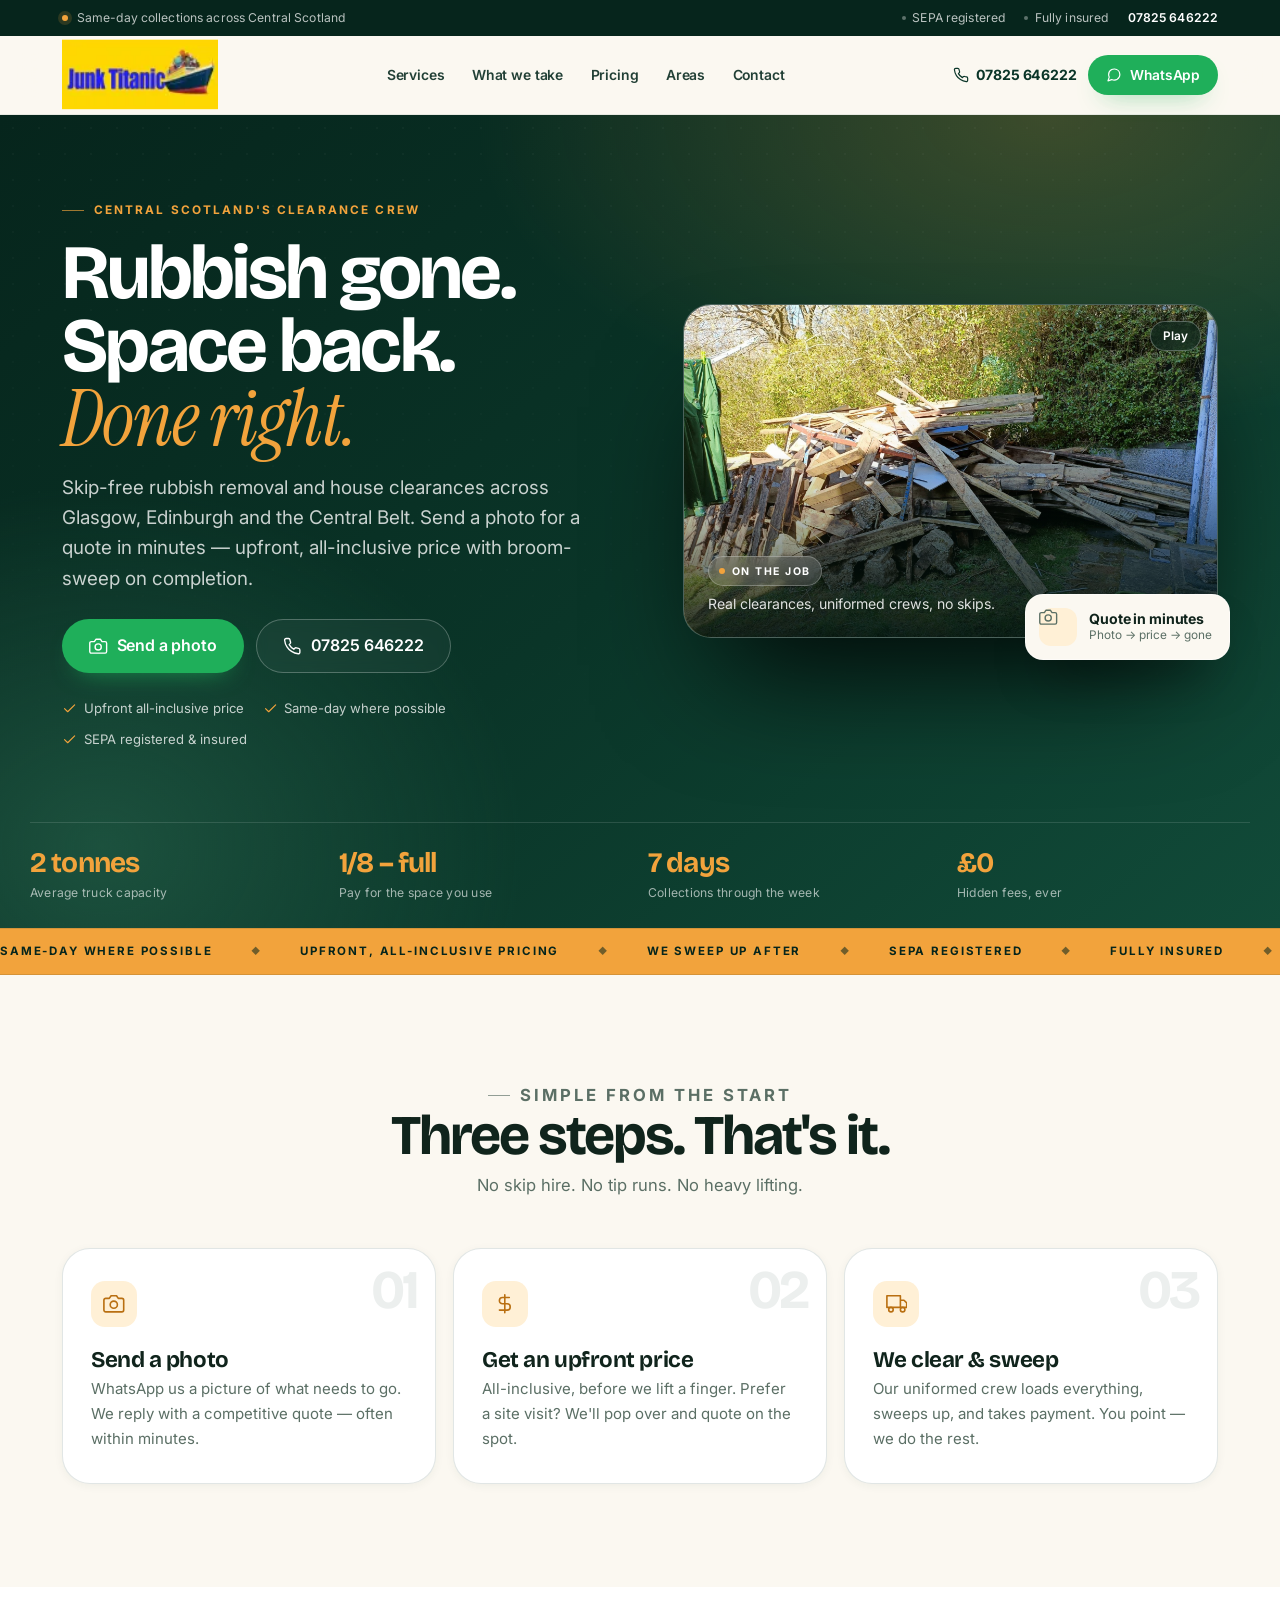
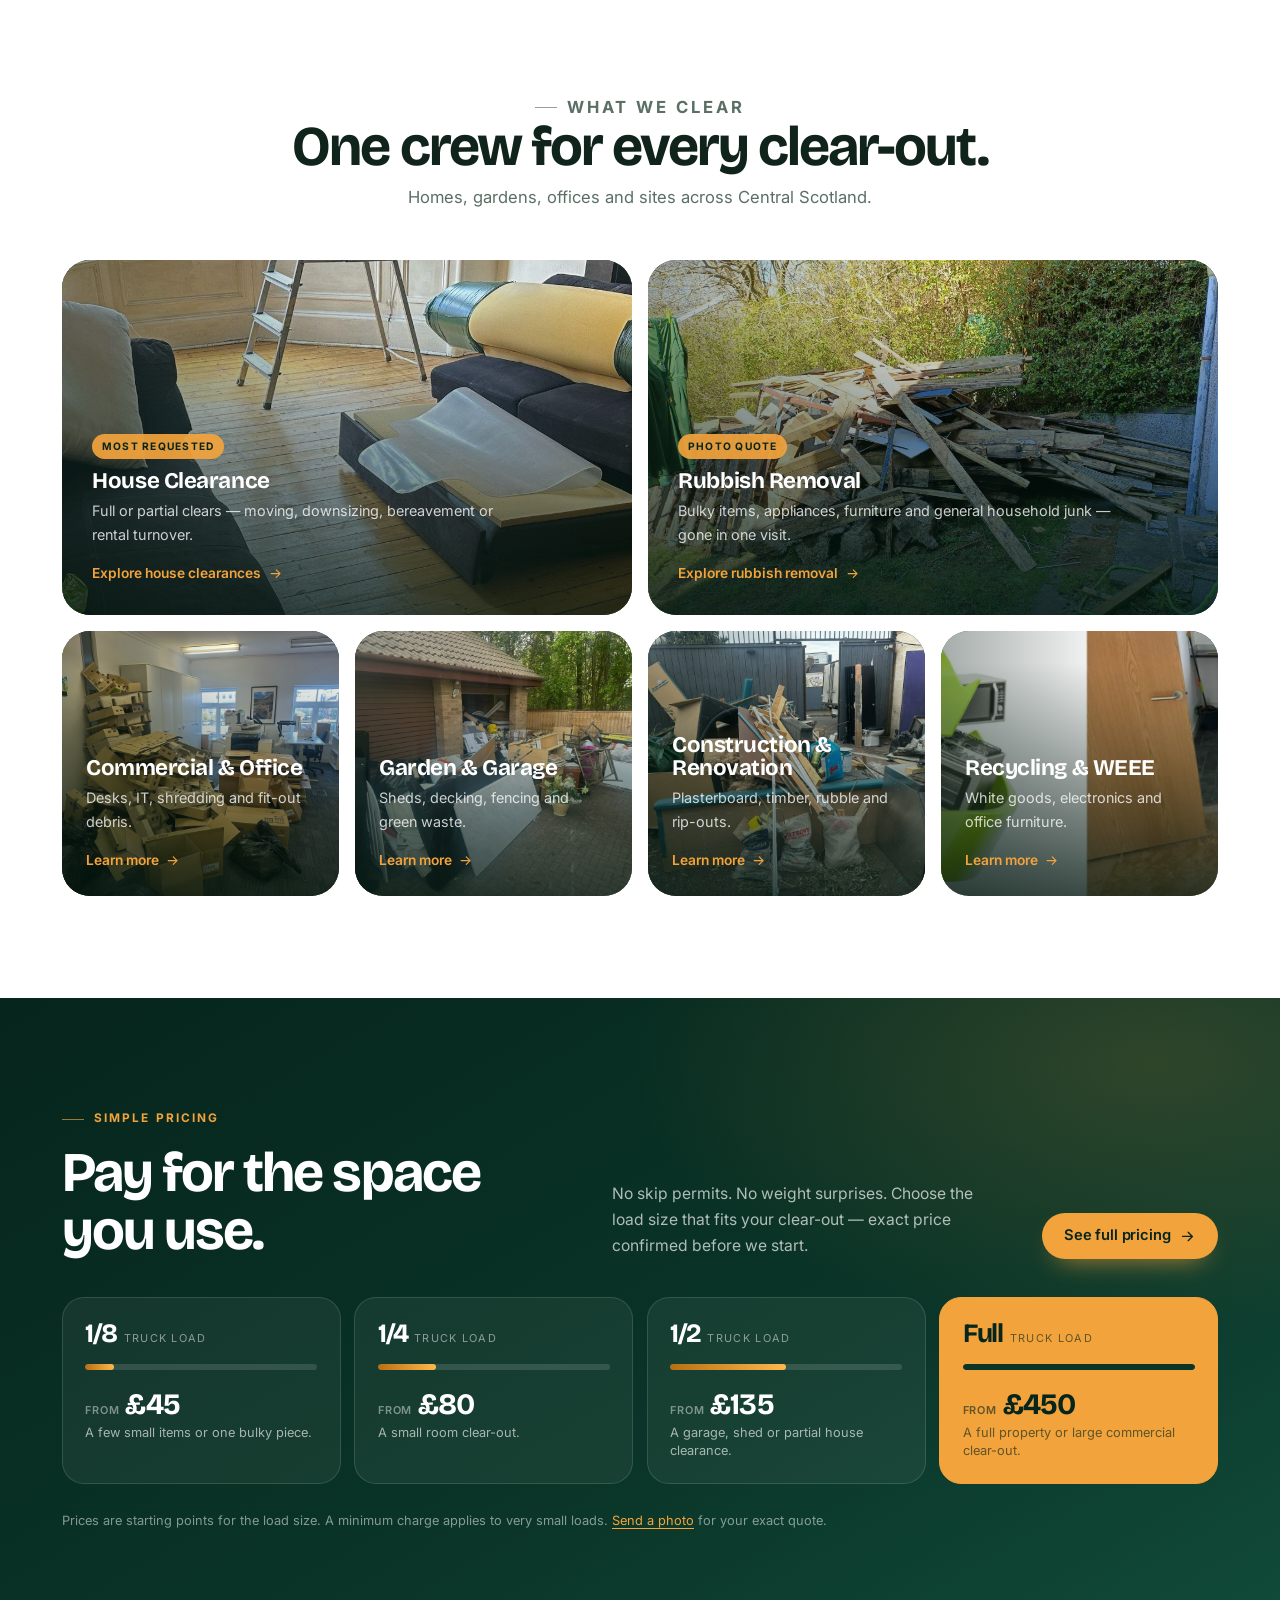
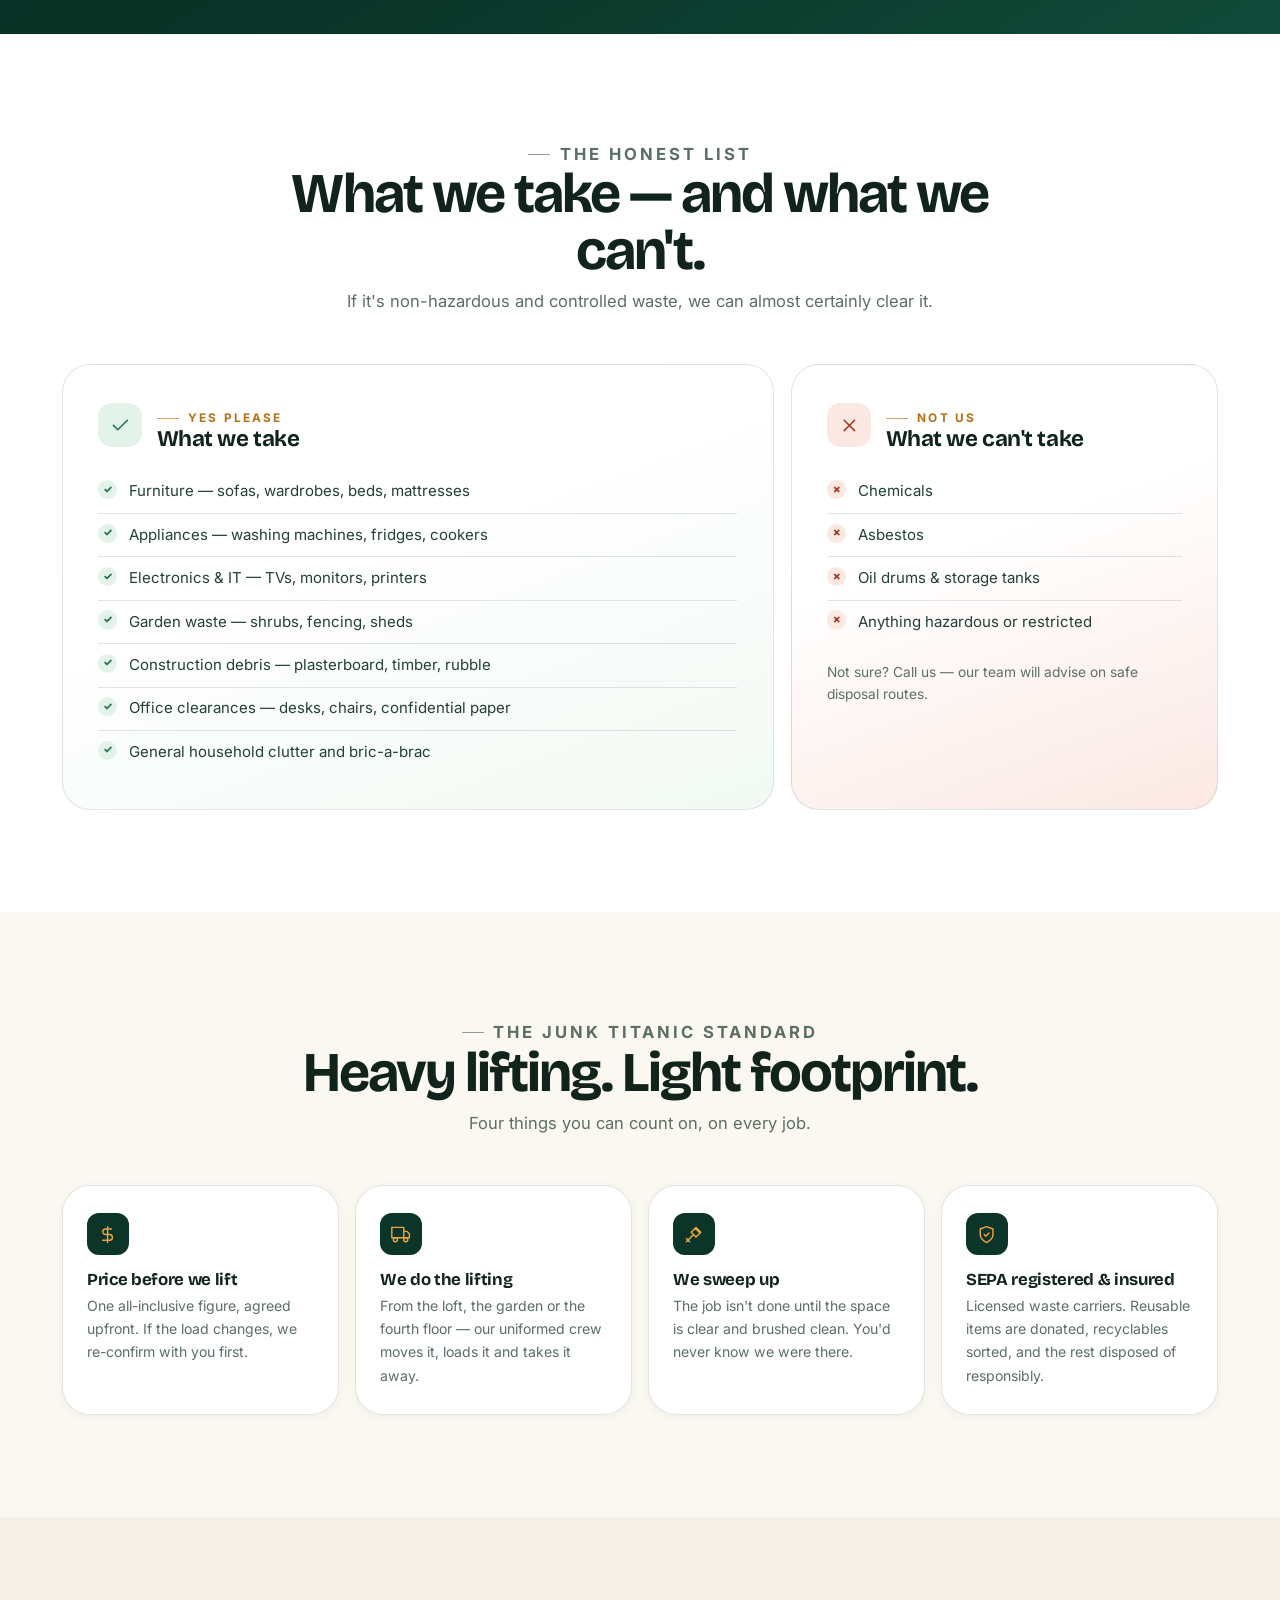
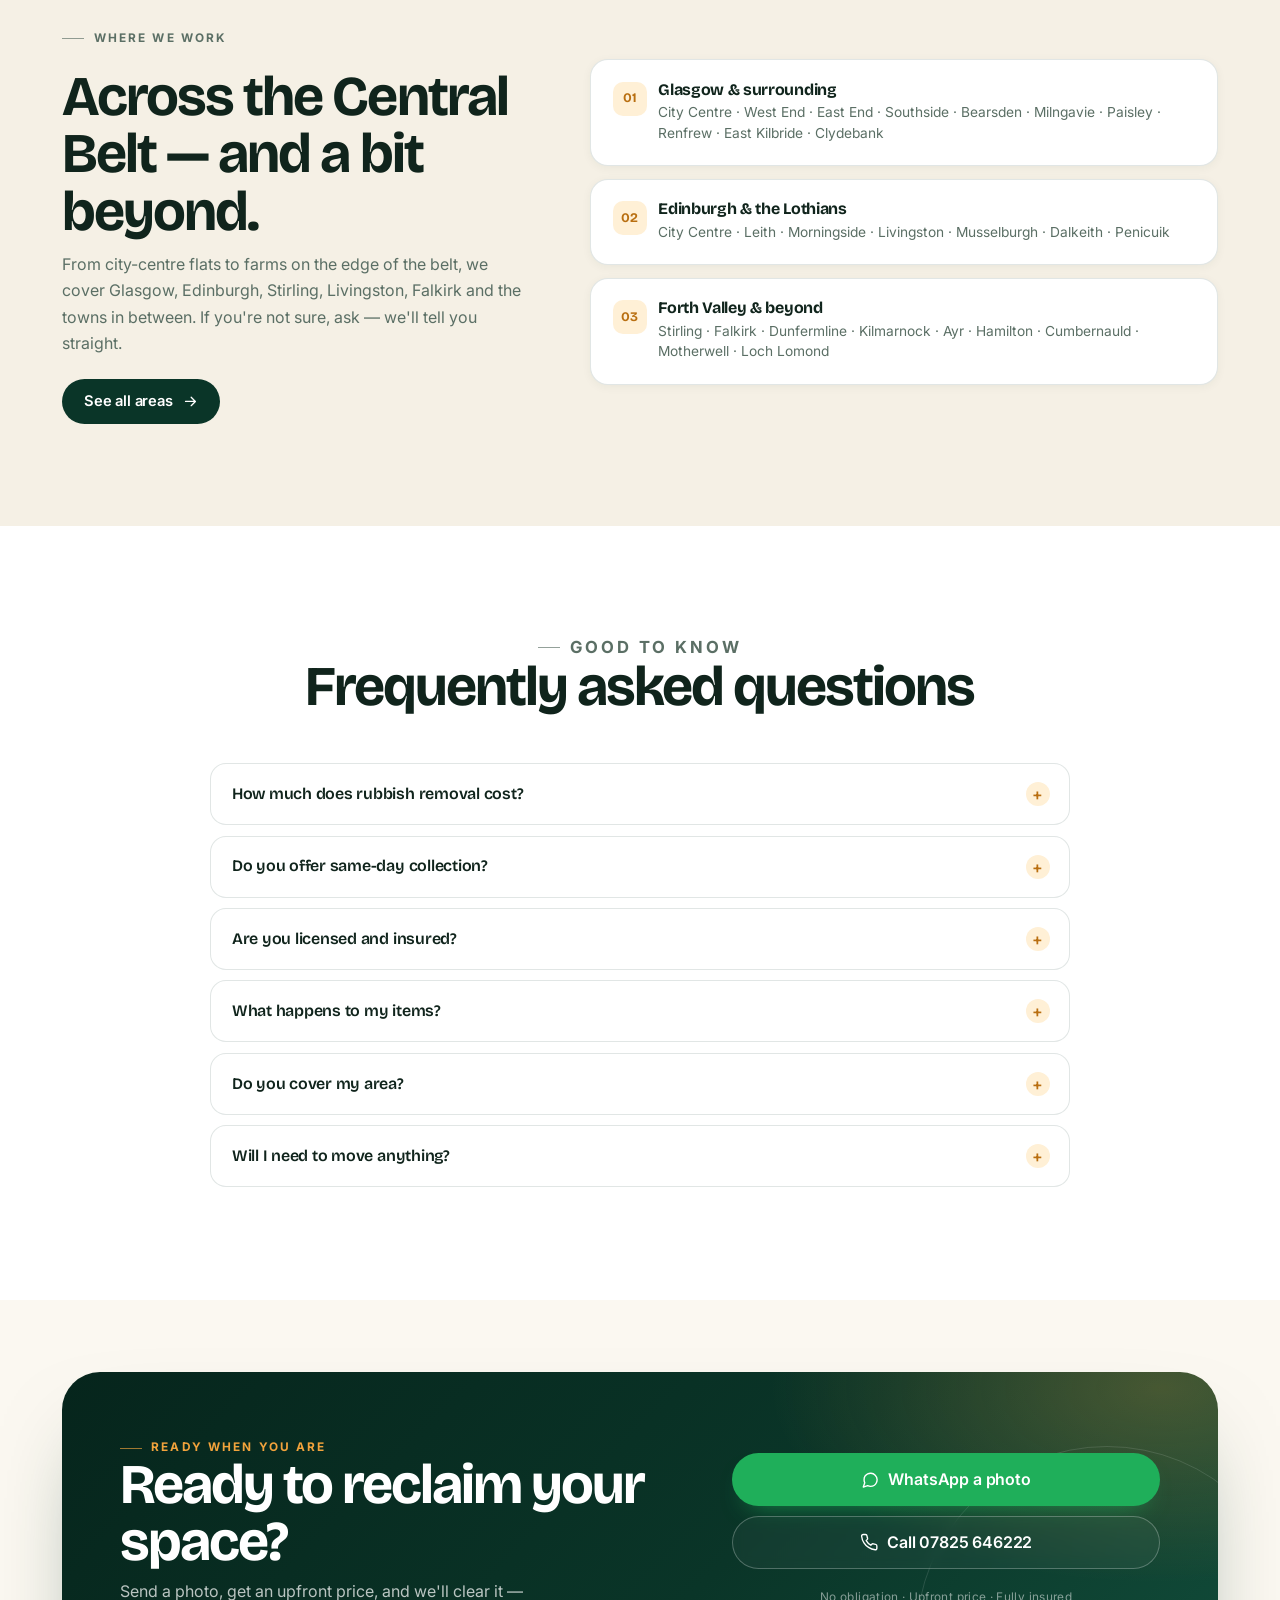
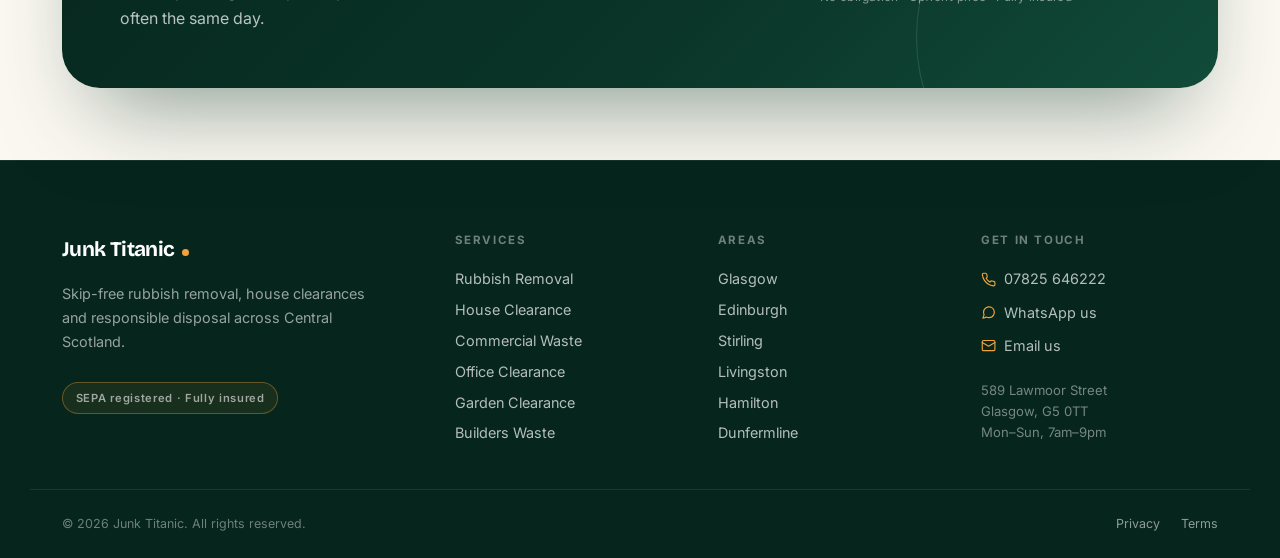
==== commit a4a9e069: "price changes" ====
--- a/index.html
+++ b/index.html
@@ -284,7 +284,7 @@
           <article class="tier tier-featured">
             <div class="tier-top"><span class="tier-size">Full</span><span class="tier-label">truck load</span></div>
             <div class="meter"><span style="--fill:100%"></span></div>
-            <p class="tier-price"><small>from</small> £220</p>
+            <p class="tier-price"><small>from</small> £450</p>
             <p class="tier-note">A full property or large commercial clear-out.</p>
           </article>
         </div>
--- a/styles.css
+++ b/styles.css
@@ -1342,6 +1342,9 @@
 }
 .page-hero-grid-split {
   align-items: center;
+}
+.page-hero-grid-solo {
+  grid-template-columns: minmax(0, 760px);
 }
 .page-hero-copy h1 { color: #fff; margin-bottom: 0.9rem; max-width: 16ch; }
 .page-hero .eyebrow { color: var(--amber); }
